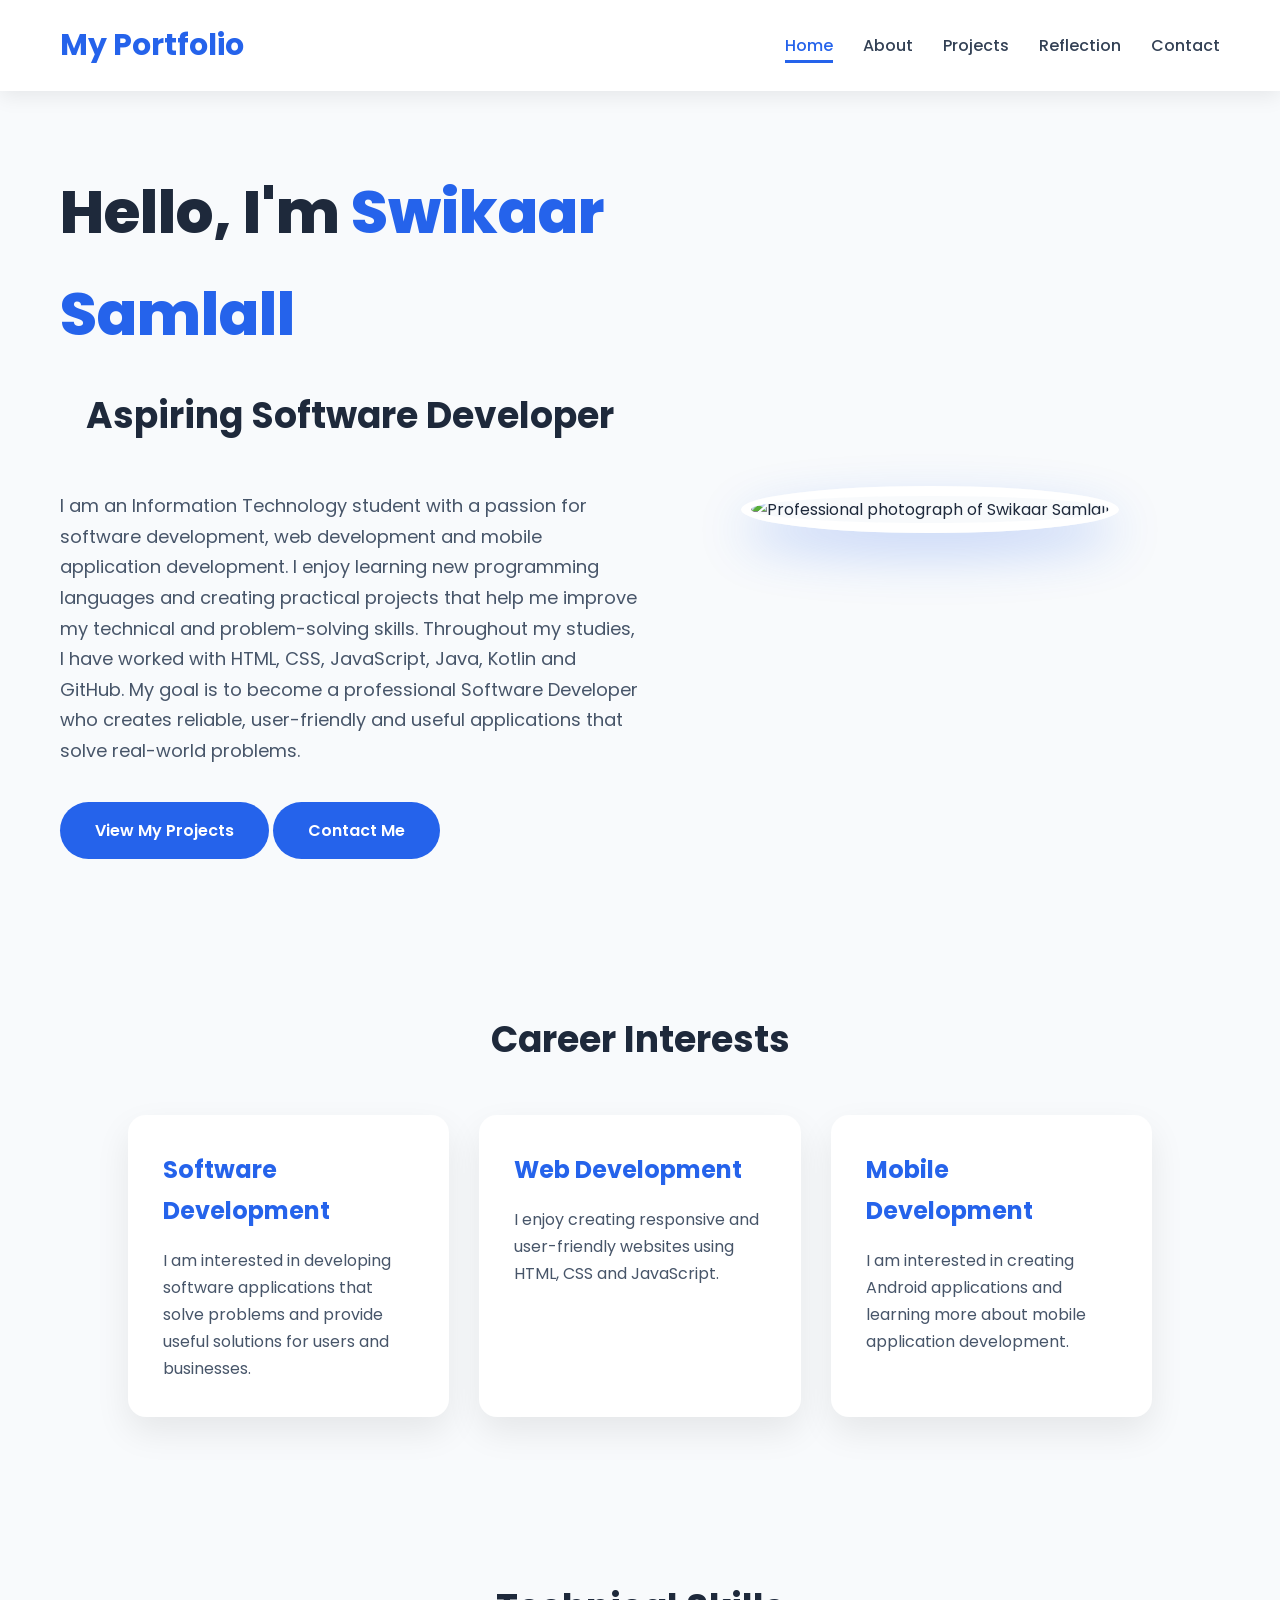
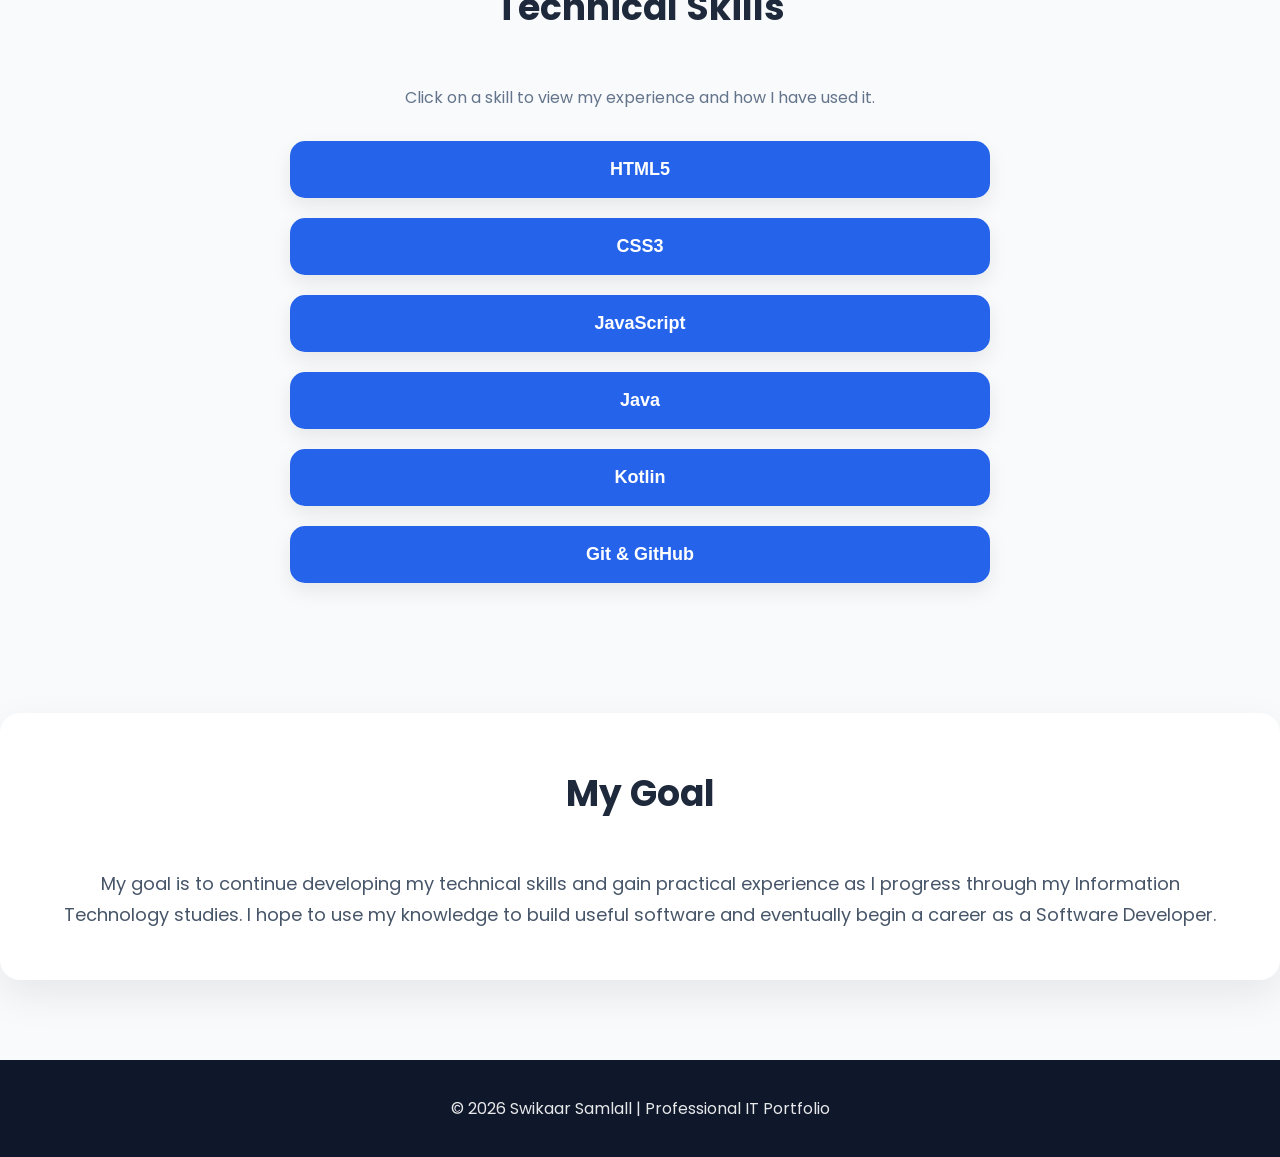
==== index.html @ b85e53d7 "initial commit" ====
<!DOCTYPE html>
<html lang="en">

<head>

    <meta charset="UTF-8">

    <meta name="viewport" content="width=device-width, initial-scale=1.0">

    <title>Swikaar Samlall | IT Portfolio</title>

    <meta name="description"
        content="Professional portfolio of Swikaar Samlall, an Information Technology student and aspiring Software Developer.">

    <meta name="keywords"
        content="IT Student, Software Developer, Web Developer, Java, HTML, CSS, JavaScript, Kotlin, GitHub">

    <link rel="stylesheet" href="css/style.css">

</head>

<body>

    <!-- ==========================
         NAVIGATION
    =========================== -->

    <header>

        <nav>

            <h2 class="logo">My Portfolio</h2>

            <ul>

                <li>
                    <a href="index.html" class="active">Home</a>
                </li>

                <li>
                    <a href="about.html">About</a>
                </li>

                <li>
                    <a href="projects.html">Projects</a>
                </li>

                <li>
                    <a href="reflection.html">Reflection</a>
                </li>

                <li>
                    <a href="contact.html">Contact</a>
                </li>

            </ul>

        </nav>

    </header>


    <!-- ==========================
         HERO SECTION
    =========================== -->

    <section class="hero">

        <div class="hero-text">

            <h1>
                Hello, I'm
                <span>Swikaar Samlall</span>
            </h1>

            <h2>
                Aspiring Software Developer
            </h2>

            <p>

                I am an Information Technology student with a passion for
                software development, web development and mobile application
                development. I enjoy learning new programming languages and
                creating practical projects that help me improve my technical
                and problem-solving skills. Throughout my studies, I have
                worked with HTML, CSS, JavaScript, Java, Kotlin and GitHub.
                My goal is to become a professional Software Developer who
                creates reliable, user-friendly and useful applications that
                solve real-world problems.

            </p>

            <a href="projects.html" class="button">
                View My Projects
            </a>

            <a href="contact.html" class="button">
                Contact Me
            </a>

        </div>


        <div class="hero-image">

            <!-- Profile Image -->

            <img
                src="image/profile.jpg"
                alt="Professional photograph of Swikaar Samlall">

        </div>

    </section>


    <!-- ==========================
         CAREER INTERESTS
    =========================== -->

    <section class="career">

        <h2>Career Interests</h2>

        <div class="cards">

            <div class="card">

                <h3>Software Development</h3>

                <p>

                    I am interested in developing software applications
                    that solve problems and provide useful solutions for
                    users and businesses.

                </p>

            </div>


            <div class="card">

                <h3>Web Development</h3>

                <p>

                    I enjoy creating responsive and user-friendly websites
                    using HTML, CSS and JavaScript.

                </p>

            </div>


            <div class="card">

                <h3>Mobile Development</h3>

                <p>

                    I am interested in creating Android applications and
                    learning more about mobile application development.

                </p>

            </div>

        </div>

    </section>


    <!-- ==========================
         TECHNICAL SKILLS
    =========================== -->

    <section class="skills">

        <h2>Technical Skills</h2>

        <p class="skills-text">

            Click on a skill to view my experience and how I have used it.

        </p>


        <!-- HTML -->

        <div class="skill-box">

            <button class="skill-btn">

                HTML5

            </button>

            <div class="skill-content">

                <p>
                    <strong>Experience:</strong> 2 Years
                </p>

                <p>

                    I use HTML to create structured and responsive
                    websites. I have used HTML in academic projects
                    and personal website projects.

                </p>

            </div>

        </div>


        <!-- CSS -->

        <div class="skill-box">

            <button class="skill-btn">

                CSS3

            </button>

            <div class="skill-content">

                <p>
                    <strong>Experience:</strong> 2 Years
                </p>

                <p>

                    I use CSS to create responsive layouts, navigation
                    bars, cards, buttons, animations and professional
                    website designs.

                </p>

            </div>

        </div>


        <!-- JAVASCRIPT -->

        <div class="skill-box">

            <button class="skill-btn">

                JavaScript

            </button>

            <div class="skill-content">

                <p>
                    <strong>Experience:</strong> 1 Year
                </p>

                <p>

                    I use JavaScript to make websites interactive.
                    I have worked with buttons, forms, events and
                    dynamic website features.

                </p>

            </div>

        </div>


        <!-- JAVA -->

        <div class="skill-box">

            <button class="skill-btn">

                Java

            </button>

            <div class="skill-content">

                <p>
                    <strong>Experience:</strong> 2 Years
                </p>

                <p>

                    I have developed Java applications as part of my
                    studies. I have worked with object-oriented
                    programming, classes, objects, methods and
                    ArrayLists.

                </p>

            </div>

        </div>


        <!-- KOTLIN -->

        <div class="skill-box">

            <button class="skill-btn">

                Kotlin

            </button>

            <div class="skill-content">

                <p>
                    <strong>Experience:</strong> 1 Year
                </p>

                <p>

                    I use Kotlin to develop Android mobile applications.
                    I have worked with Android Studio, activities,
                    layouts and application navigation.

                </p>

            </div>

        </div>


        <!-- GITHUB -->

        <div class="skill-box">

            <button class="skill-btn">

                Git & GitHub

            </button>

            <div class="skill-content">

                <p>
                    <strong>Experience:</strong> 1 Year
                </p>

                <p>

                    I use Git and GitHub to store projects, manage
                    versions of my code and track changes while
                    developing applications.

                </p>

            </div>

        </div>

    </section>


    <!-- ==========================
         QUICK INTRODUCTION
    =========================== -->

    <section class="career-goals">

        <h2>My Goal</h2>

        <p>

            My goal is to continue developing my technical skills and
            gain practical experience as I progress through my
            Information Technology studies. I hope to use my knowledge
            to build useful software and eventually begin a career
            as a Software Developer.

        </p>

    </section>


    <!-- ==========================
         FOOTER
    =========================== -->

    <footer>

        <p>

            © 2026 Swikaar Samlall | Professional IT Portfolio

        </p>

    </footer>


    <!-- JavaScript -->

    <script src="js/script.js"></script>

</body>

</html>
---- css/style.css ----
/* ============================================
   PROFESSIONAL PORTFOLIO
   Author: Swikaar Samlall
============================================= */

/* Google Font */
@import url('https://fonts.googleapis.com/css2?family=Poppins:wght@300;400;500;600;700;800&display=swap');

/* Reset */

*{
    margin:0;
    padding:0;
    box-sizing:border-box;
}

html{
    scroll-behavior:smooth;
}

body{

    font-family:'Poppins',sans-serif;

    background:#f8fafc;

    color:#1e293b;

    line-height:1.7;

}

/* =============================
        Navigation
============================= */

header{

    position:sticky;

    top:0;

    z-index:1000;

    background:white;

    box-shadow:0 5px 20px rgba(0,0,0,.08);

}

nav{

    max-width:1200px;

    margin:auto;

    display:flex;

    justify-content:space-between;

    align-items:center;

    padding:20px;

}

.logo{

    font-size:30px;

    font-weight:700;

    color:#2563eb;

}

nav ul{

    display:flex;

    list-style:none;

}

nav ul li{

    margin-left:30px;

}

nav ul li a{

    text-decoration:none;

    color:#334155;

    font-weight:500;

    transition:.3s;

    position:relative;

}

nav ul li a:hover{

    color:#2563eb;

}

nav ul li a::after{

    content:'';

    width:0;

    height:3px;

    background:#2563eb;

    position:absolute;

    left:0;

    bottom:-6px;

    transition:.3s;

}

nav ul li a:hover::after{

    width:100%;

}

.active{

    color:#2563eb;

}

.active::after{

    width:100%;

}

/* =============================
        HERO
============================= */

.hero{

    min-height:90vh;

    display:flex;

    justify-content:space-between;

    align-items:center;

    max-width:1200px;

    margin:auto;

    padding:70px 20px;

}

.hero-text{

    flex:1;

}

.hero-text h1{

    font-size:60px;

    font-weight:800;

    color:#1e293b;

    margin-bottom:20px;

}

.hero-text span{

    color:#2563eb;

}

.hero-text p{

    font-size:18px;

    color:#475569;

    margin-bottom:35px;

}

.hero-image{

    flex:1;

    text-align:center;

}

.hero-image img{

    width:380px;

    height:380px;

    object-fit:cover;

    border-radius:50%;

    border:10px solid white;

    box-shadow:0 20px 50px rgba(37,99,235,.25);

}

/* =============================
        Buttons
============================= */

.button{

    display:inline-block;

    padding:15px 35px;

    border-radius:50px;

    text-decoration:none;

    background:#2563eb;

    color:white;

    font-weight:600;

    transition:.3s;

}

.button:hover{

    background:#1d4ed8;

    transform:translateY(-4px);

    box-shadow:0 12px 25px rgba(37,99,235,.35);

}

/* =============================
      Page Headers
============================= */

.page-header{

    background:linear-gradient(135deg,#2563eb,#38bdf8);

    color:white;

    text-align:center;

    padding:80px 20px;

}

.page-header h1{

    font-size:48px;

    margin-bottom:10px;

}

.page-header p{

    font-size:18px;

}

/* =============================
        Sections
============================= */

section{

    padding:80px 10%;

}

section h2{

    text-align:center;

    margin-bottom:45px;

    color:#1e293b;

    font-size:36px;

}

/* =============================
       Cards
============================= */

.cards{

    display:grid;

    grid-template-columns:repeat(auto-fit,minmax(280px,1fr));

    gap:30px;

}

.card{

    background:white;

    padding:35px;

    border-radius:18px;

    box-shadow:0 15px 35px rgba(0,0,0,.08);

    transition:.4s;

}

.card:hover{

    transform:translateY(-10px);

    box-shadow:0 25px 50px rgba(0,0,0,.15);

}

.card h3{

    color:#2563eb;

    margin-bottom:15px;

    font-size:24px;

}

.card p{

    color:#475569;

}

/* =============================
       Skills
============================= */

.skills ul{

    display:flex;

    justify-content:center;

    flex-wrap:wrap;

    gap:20px;

    list-style:none;

}

.skills li{

    background:white;

    color:#2563eb;

    padding:15px 25px;

    border-radius:40px;

    font-weight:600;

    box-shadow:0 10px 25px rgba(0,0,0,.08);

    transition:.3s;

}

.skills li:hover{

    background:#2563eb;

    color:white;

    transform:translateY(-5px);

}
/* ============================================
   ABOUT PAGE
============================================= */

.about-container{

    max-width:1200px;

    margin:auto;

    display:grid;

    grid-template-columns:1fr 2fr;

    gap:60px;

    align-items:center;

}

.about-image{

    text-align:center;

}

.about-image img{

    width:100%;

    max-width:340px;

    border-radius:20px;

    box-shadow:0 20px 40px rgba(0,0,0,.15);

    transition:.4s;

}

.about-image img:hover{

    transform:scale(1.03);

}

.about-text h2{

    font-size:36px;

    margin-bottom:20px;

    color:#2563eb;

}

.about-text p{

    margin-bottom:20px;

    color:#475569;

    text-align:justify;

}

/* ============================================
   CAREER GOALS
============================================= */

.career-goals{

    background:white;

    border-radius:20px;

    padding:50px;

    margin-top:30px;

    box-shadow:0 15px 40px rgba(0,0,0,.08);

}

.career-goals p{

    text-align:center;

    color:#475569;

    font-size:18px;

}

/* ============================================
   EDUCATION
============================================= */

.education{

    background:white;

    border-radius:20px;

    padding:50px;

    box-shadow:0 15px 40px rgba(0,0,0,.08);

}

.education p{

    text-align:center;

    color:#475569;

}

/* ============================================
   INTERESTS
============================================= */

.interests ul{

    display:grid;

    grid-template-columns:repeat(auto-fit,minmax(250px,1fr));

    gap:20px;

    list-style:none;

}

.interests li{

    background:white;

    padding:20px;

    text-align:center;

    border-radius:15px;

    font-weight:600;

    color:#2563eb;

    box-shadow:0 10px 30px rgba(0,0,0,.08);

    transition:.3s;

}

.interests li:hover{

    background:#2563eb;

    color:white;

    transform:translateY(-8px);

}

/* ============================================
   PROJECTS
============================================= */

.projects{

    display:grid;

    grid-template-columns:repeat(auto-fit,minmax(340px,1fr));

    gap:35px;

}

.project-card{

    background:white;

    border-radius:20px;

    overflow:hidden;

    box-shadow:0 20px 45px rgba(0,0,0,.08);

    transition:.4s;

}

.project-card:hover{

    transform:translateY(-12px);

    box-shadow:0 25px 55px rgba(0,0,0,.18);

}

.project-card img{

    width:100%;

    height:220px;

    object-fit:cover;

    transition:.4s;

}

.project-card:hover img{

    transform:scale(1.05);

}

.project-card h2{

    font-size:28px;

    padding:25px 25px 10px;

    color:#1e293b;

}

.project-card h3{

    color:#2563eb;

    padding:0 25px;

    margin-top:20px;

}

.project-card p{

    padding:0 25px;

    color:#475569;

}

.project-card ul{

    padding:15px 45px;

    color:#475569;

}

.project-card .button{

    margin:25px;

}

/* ============================================
   REFLECTION
============================================= */

.reflection{

    background:white;

    padding:60px;

    border-radius:20px;

    box-shadow:0 20px 45px rgba(0,0,0,.08);

}

.reflection h2{

    margin-bottom:30px;

}

.reflection p{

    margin-bottom:25px;

    text-align:justify;

    color:#475569;

}

/* ============================================
   SIMPLE FADE ANIMATION
============================================= */

.card,
.project-card,
.about-image img{

    animation:fadeUp .8s ease;

}

@keyframes fadeUp{

    from{

        opacity:0;

        transform:translateY(30px);

    }

    to{

        opacity:1;

        transform:translateY(0);

    }

}

/* ============================================
   CONTACT PAGE
============================================= */

.contact-container{

    max-width:1200px;

    margin:auto;

    display:grid;

    grid-template-columns:1fr 1.5fr;

    gap:40px;

    align-items:start;

}

.contact-info{

    background:white;

    padding:40px;

    border-radius:20px;

    box-shadow:0 15px 35px rgba(0,0,0,.08);

}

.contact-info h2{

    margin-bottom:25px;

    color:#2563eb;

}

.contact-info p{

    margin-bottom:20px;

    color:#475569;

}

.contact-info a{

    color:#2563eb;

    text-decoration:none;

    font-weight:600;

}

.contact-info a:hover{

    text-decoration:underline;

}

.contact-form{

    background:white;

    padding:40px;

    border-radius:20px;

    box-shadow:0 15px 35px rgba(0,0,0,.08);

}

.contact-form h2{

    margin-bottom:25px;

    color:#2563eb;

}

.contact-form label{

    display:block;

    margin-top:18px;

    margin-bottom:8px;

    font-weight:600;

}

.contact-form input,
.contact-form textarea{

    width:100%;

    padding:15px;

    border:1px solid #dbe4ee;

    border-radius:12px;

    outline:none;

    font-size:16px;

    transition:.3s;

    font-family:'Poppins',sans-serif;

}

.contact-form input:focus,
.contact-form textarea:focus{

    border-color:#2563eb;

    box-shadow:0 0 12px rgba(37,99,235,.20);

}

.contact-form textarea{

    resize:vertical;

}

.contact-form button{

    margin-top:25px;

    border:none;

    cursor:pointer;

}

/* ============================================
   FOOTER
============================================= */

footer{

    background:#0f172a;

    color:white;

    text-align:center;

    padding:35px 20px;

    margin-top:80px;

}

footer p{

    opacity:.9;

}

/* ============================================
   RESPONSIVE DESIGN
============================================= */

@media(max-width:992px){

    .hero{

        flex-direction:column-reverse;

        text-align:center;

    }

    .hero-text{

        margin-top:40px;

    }

    .hero-text h1{

        font-size:48px;

    }

    .about-container{

        grid-template-columns:1fr;

        text-align:center;

    }

    .about-text h2{

        text-align:center;

    }

    .contact-container{

        grid-template-columns:1fr;

    }

}

@media(max-width:768px){

    nav{

        flex-direction:column;

    }

    nav ul{

        margin-top:20px;

        flex-wrap:wrap;

        justify-content:center;

        gap:15px;

    }

    nav ul li{

        margin:0;

    }

    .hero{

        padding:50px 20px;

    }

    .hero-text h1{

        font-size:38px;

    }

    .hero-image img{

        width:260px;

        height:260px;

    }

    .page-header h1{

        font-size:36px;

    }

    section{

        padding:60px 25px;

    }

}

@media(max-width:480px){

    .hero-text h1{

        font-size:30px;

    }

    .hero-text p{

        font-size:16px;

    }

    .button{

        display:block;

        width:100%;

        text-align:center;

    }

    .page-header{

        padding:60px 20px;

    }

    .page-header h1{

        font-size:30px;

    }

}

/* ==========================
   COLLAPSIBLE SKILLS
========================== */

.skills-text{

    text-align:center;

    margin-bottom:30px;

    color:#64748b;

}

.skill-box{

    max-width:700px;

    margin:20px auto;

    background:white;

    border-radius:15px;

    overflow:hidden;

    box-shadow:0 8px 20px rgba(0,0,0,.08);

}

.skill-btn{

    width:100%;

    padding:18px;

    background:#2563eb;

    color:white;

    border:none;

    cursor:pointer;

    text-align:center;

    font-size:18px;

    font-weight:600;

    transition:.3s;

}

.skill-btn:hover{

    background:#1d4ed8;

}

.skill-content{

    display:none;

    padding:20px;

    background:#f8fafc;

    animation:fadeUp .4s ease;

}

.skill-content p{

    margin-bottom:10px;

}
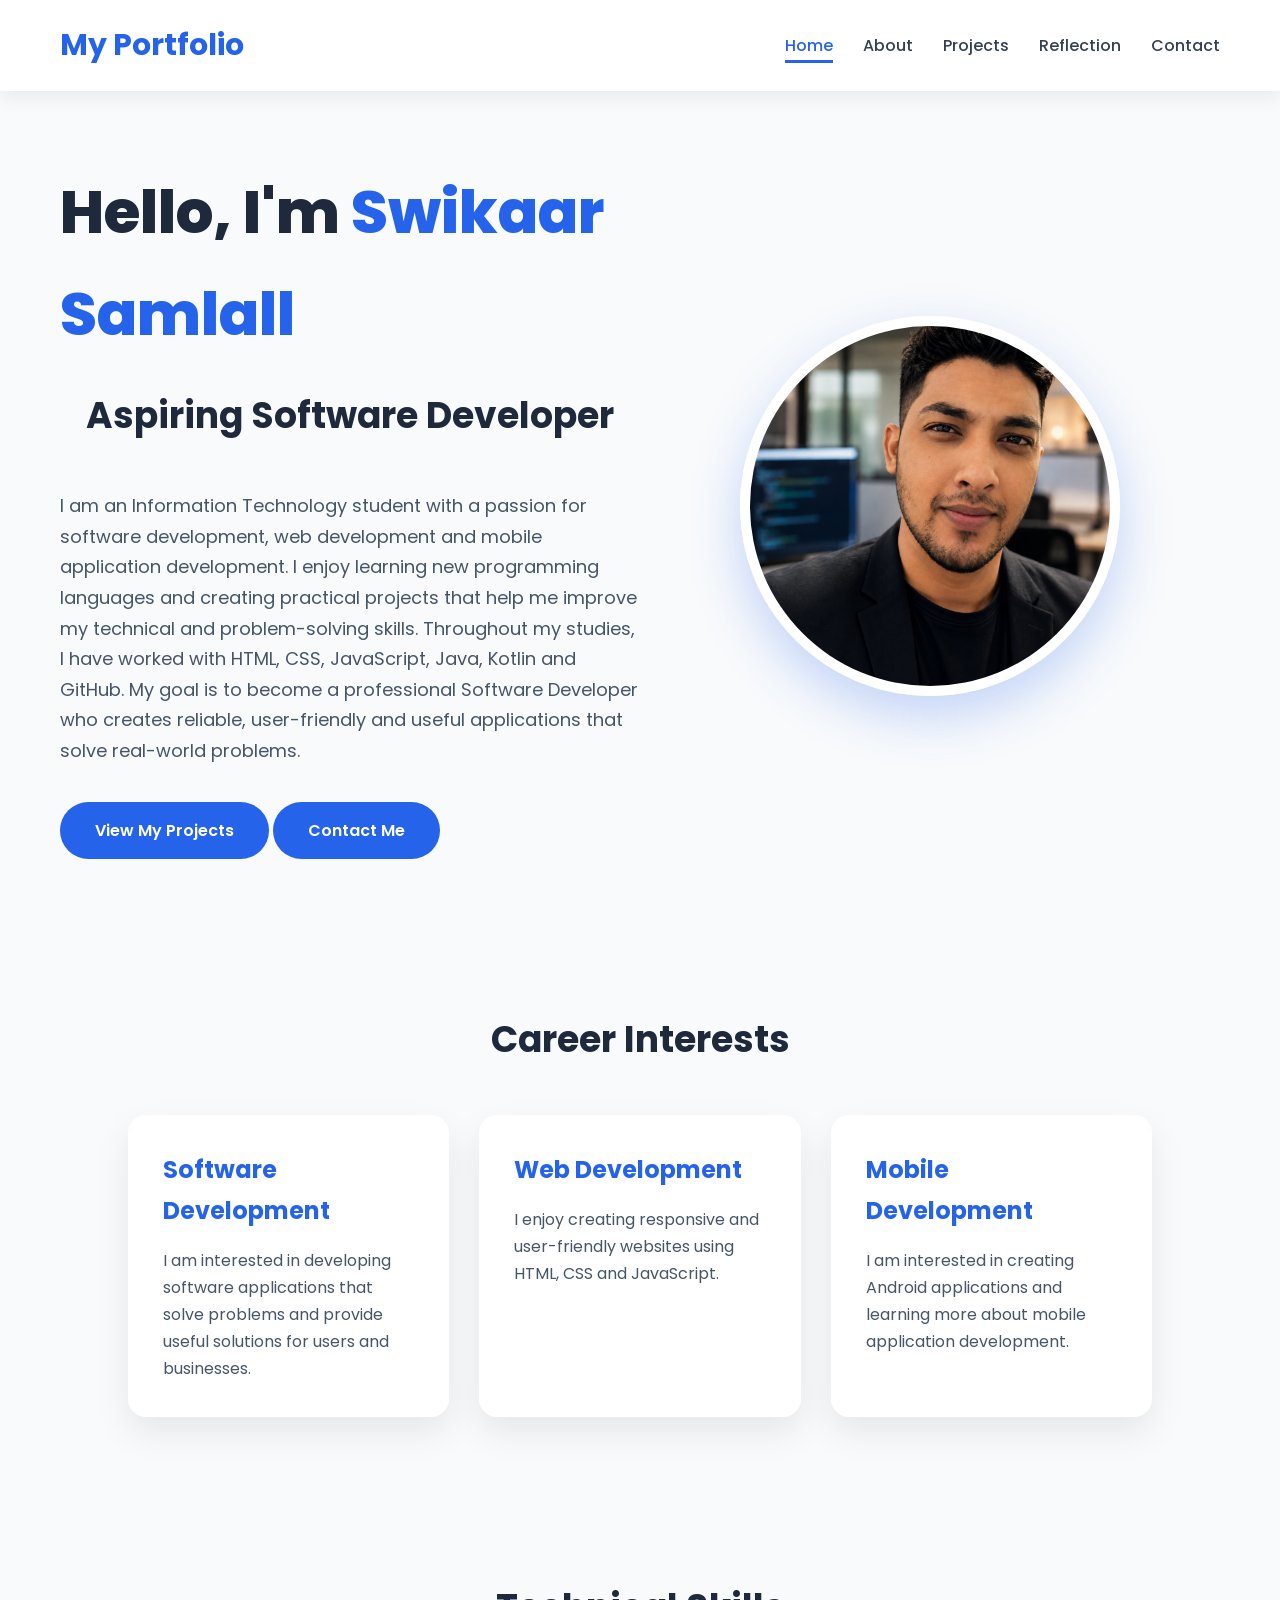
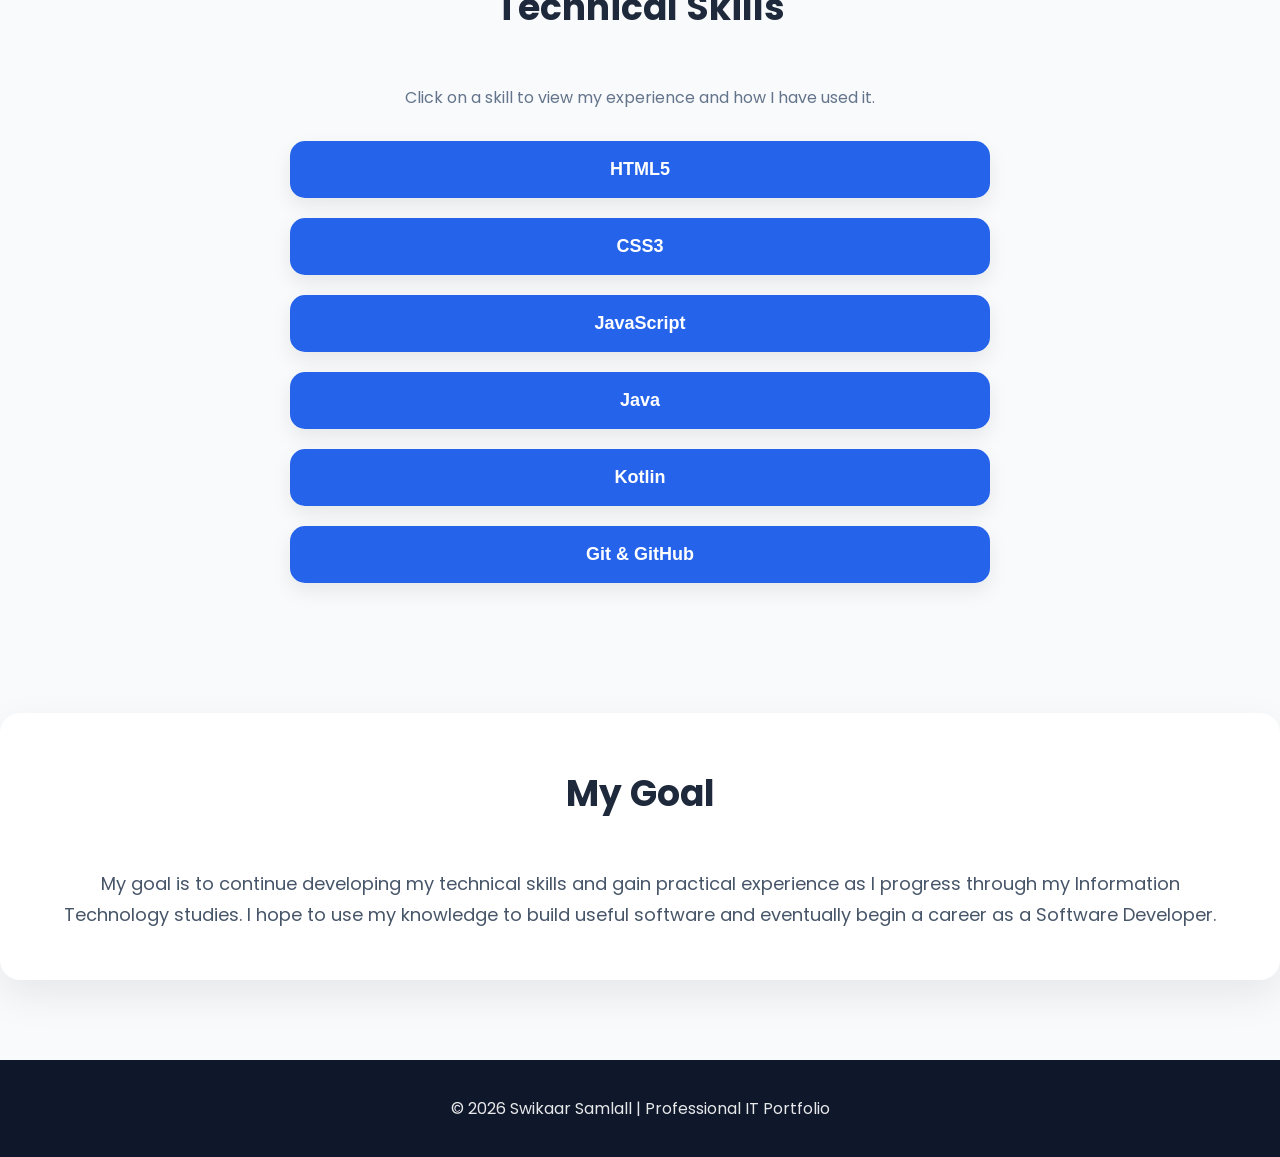
==== commit 1ae548b0: "adde image and updating the code" ====
--- a/index.html
+++ b/index.html
@@ -107,7 +107,7 @@
             <!-- Profile Image -->
 
             <img
-                src="image/profile.jpg"
+                src="_image/profile.png"
                 alt="Professional photograph of Swikaar Samlall">
 
         </div>
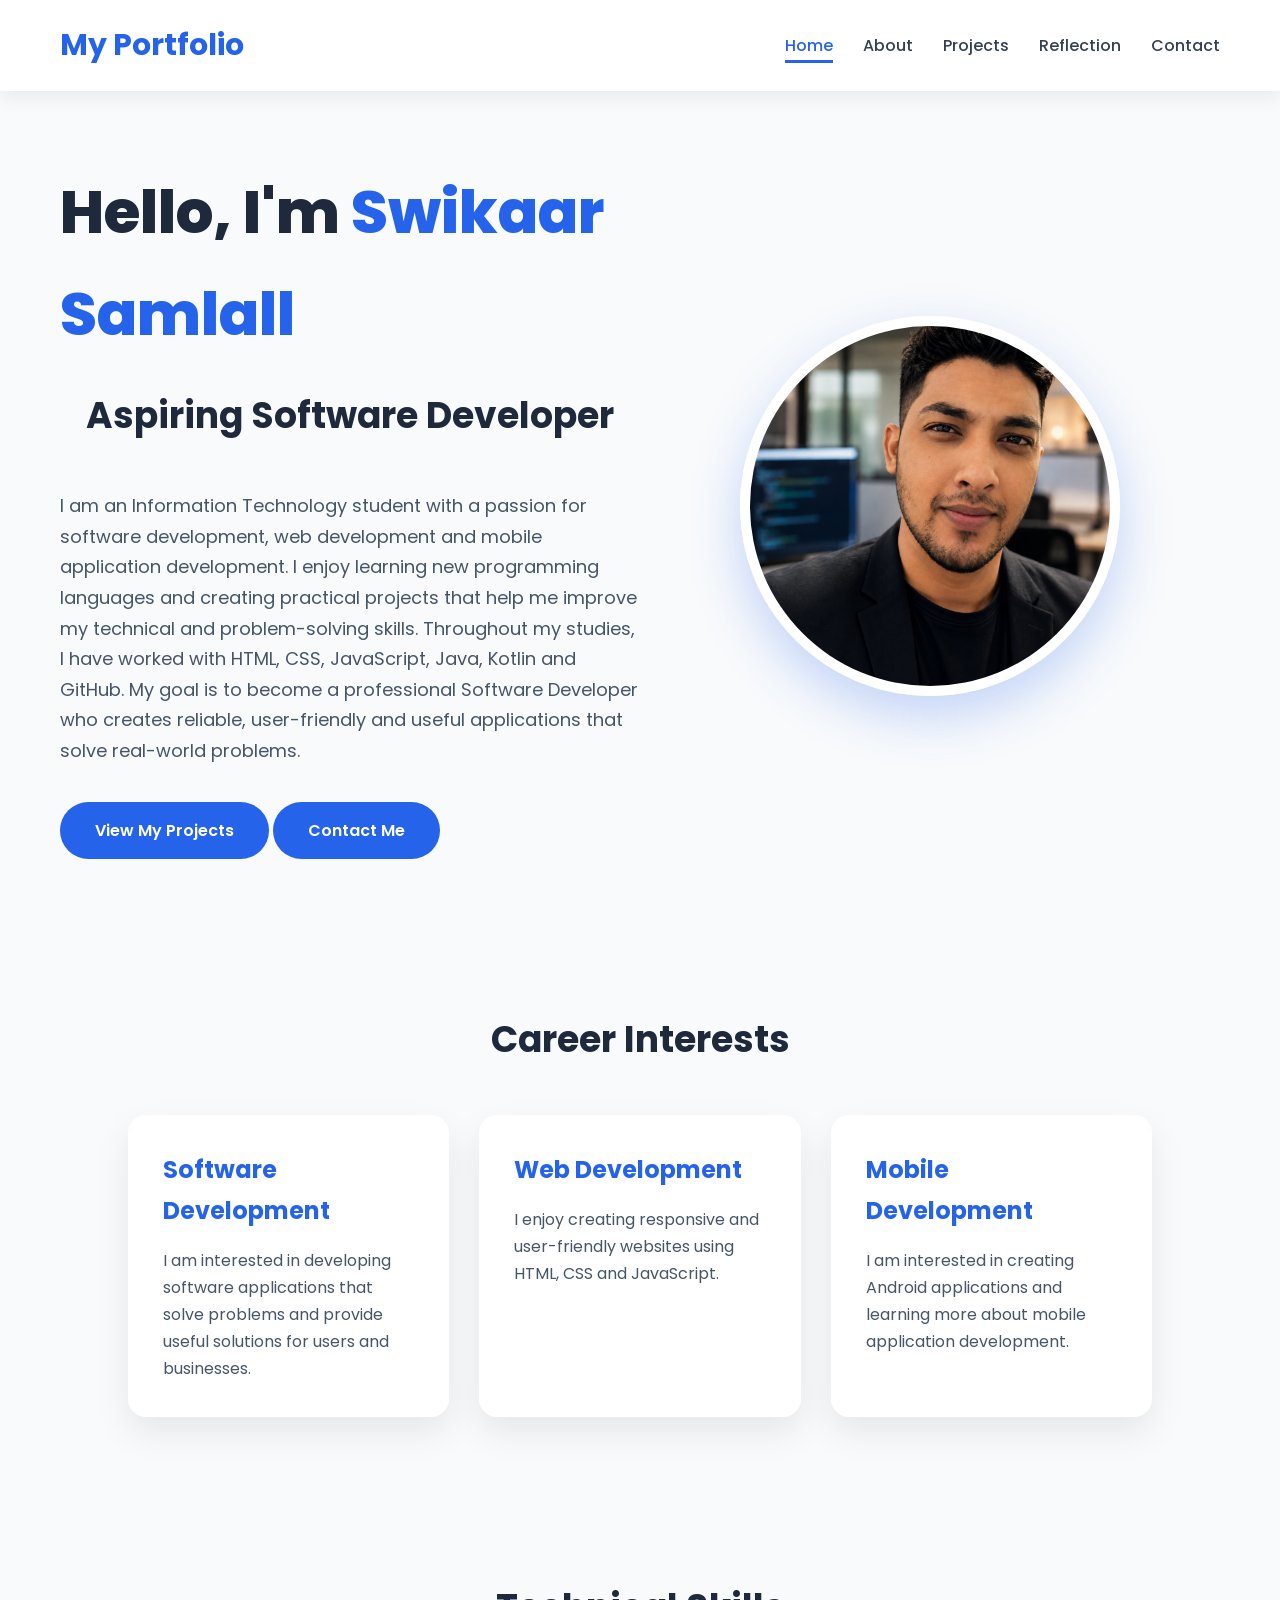
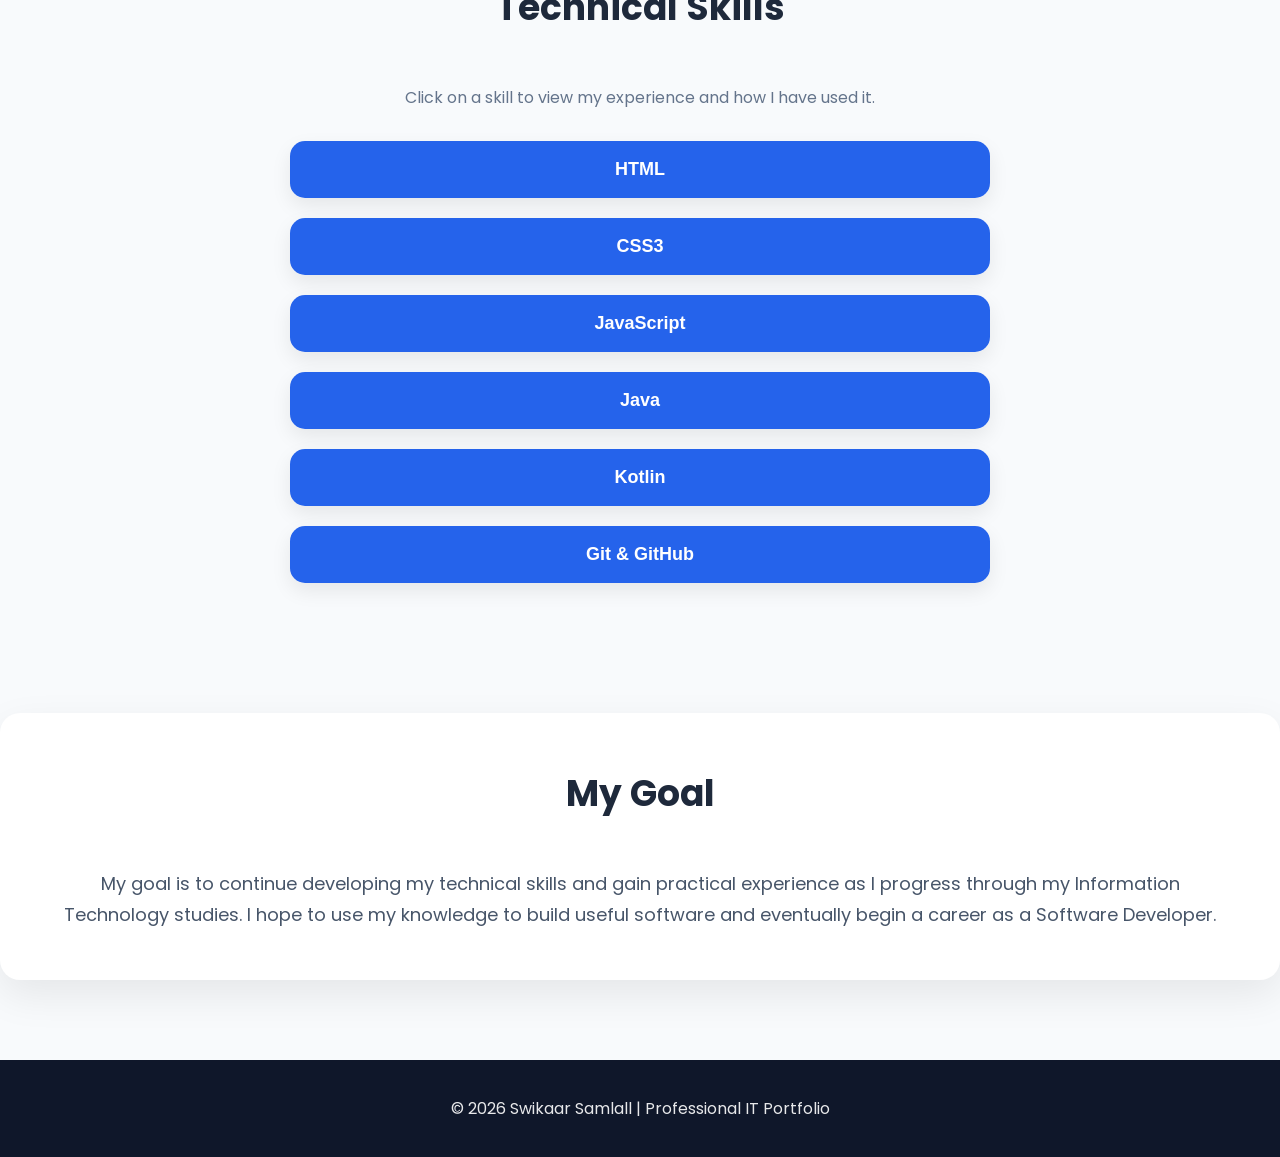
==== commit a199aacc: "added the links to the website and images" ====
--- a/index.html
+++ b/index.html
@@ -193,14 +193,14 @@
 
             <button class="skill-btn">
 
-                HTML5
-
-            </button>
-
-            <div class="skill-content">
-
-                <p>
-                    <strong>Experience:</strong> 2 Years
+                HTML
+
+            </button>
+
+            <div class="skill-content">
+
+                <p>
+                    <strong>Experience:</strong> 1.5 Years
                 </p>
 
                 <p>
@@ -229,7 +229,7 @@
             <div class="skill-content">
 
                 <p>
-                    <strong>Experience:</strong> 2 Years
+                    <strong>Experience:</strong> 1.5 Years
                 </p>
 
                 <p>
@@ -258,7 +258,7 @@
             <div class="skill-content">
 
                 <p>
-                    <strong>Experience:</strong> 1 Year
+                    <strong>Experience:</strong> 1.5 Years
                 </p>
 
                 <p>
@@ -287,7 +287,7 @@
             <div class="skill-content">
 
                 <p>
-                    <strong>Experience:</strong> 2 Years
+                    <strong>Experience:</strong> 1 Year
                 </p>
 
                 <p>
@@ -346,7 +346,7 @@
             <div class="skill-content">
 
                 <p>
-                    <strong>Experience:</strong> 1 Year
+                    <strong>Experience:</strong> 1.5 Years
                 </p>
 
                 <p>
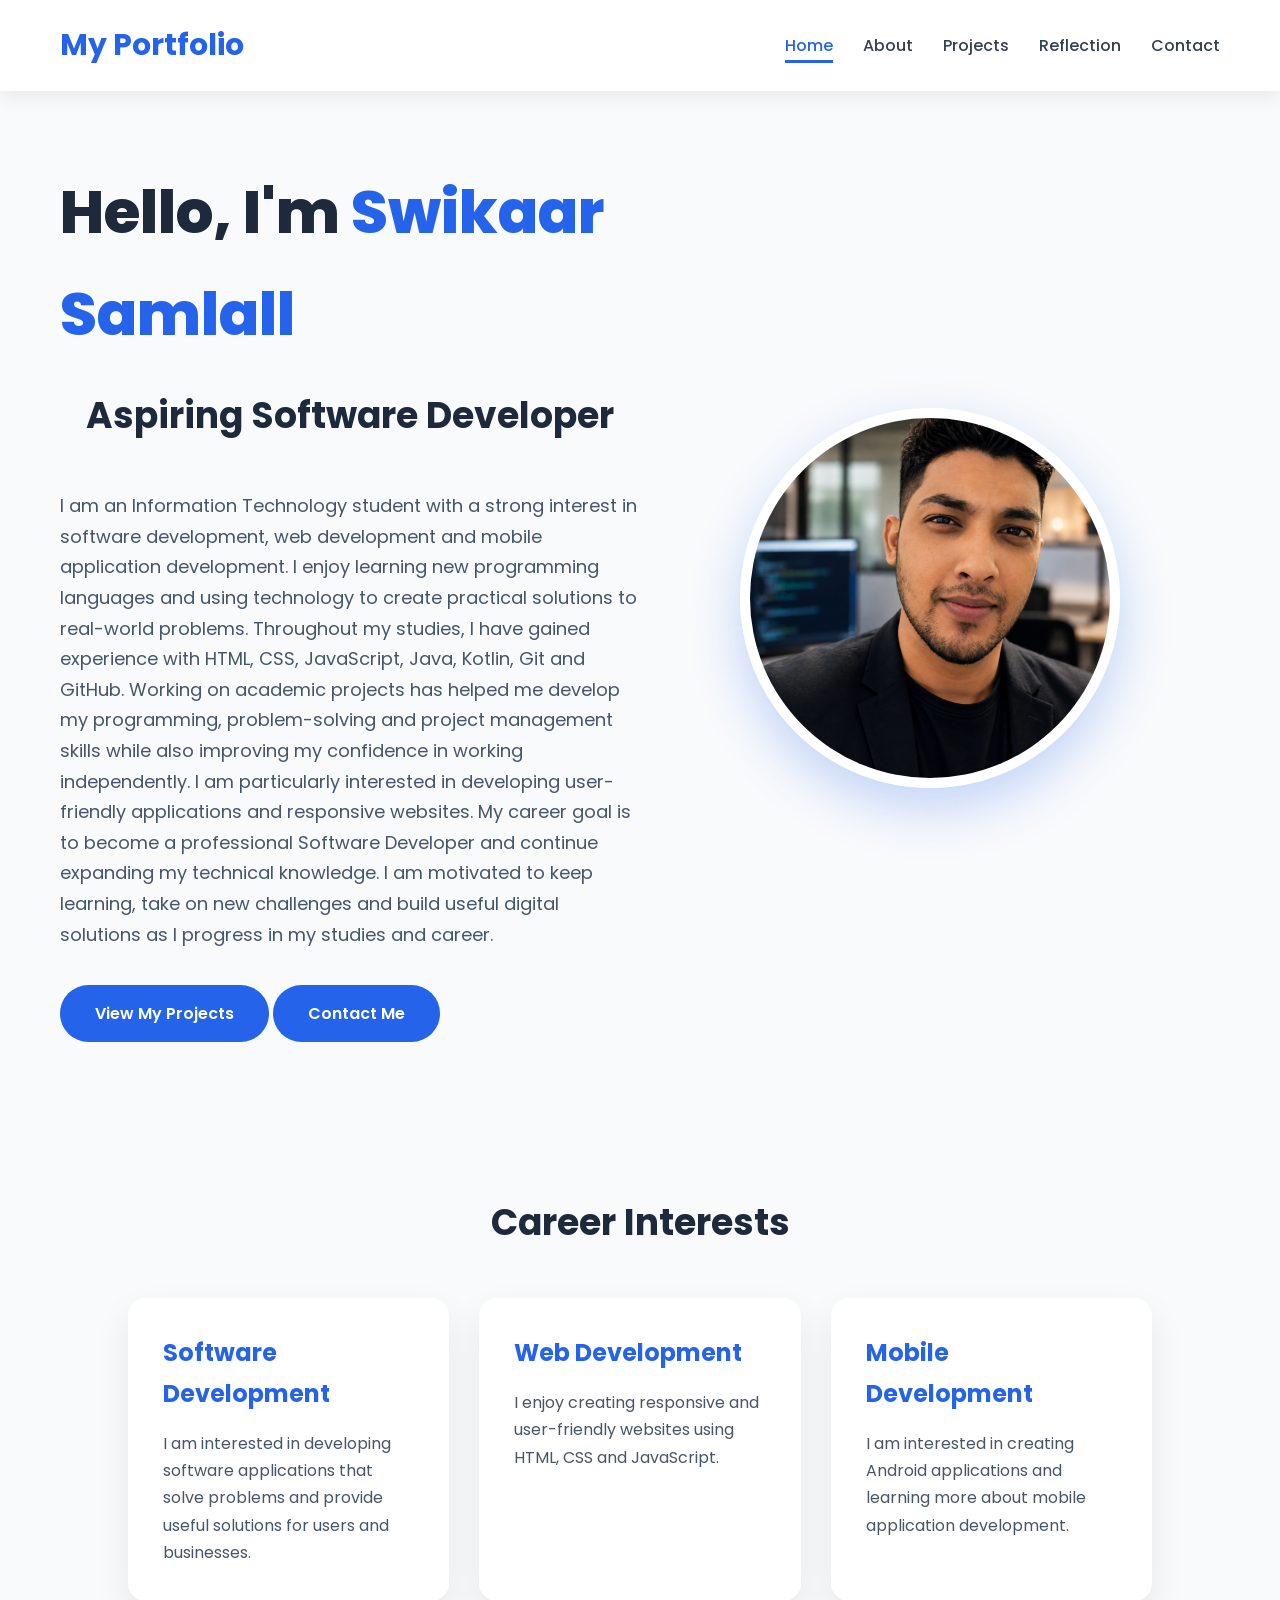
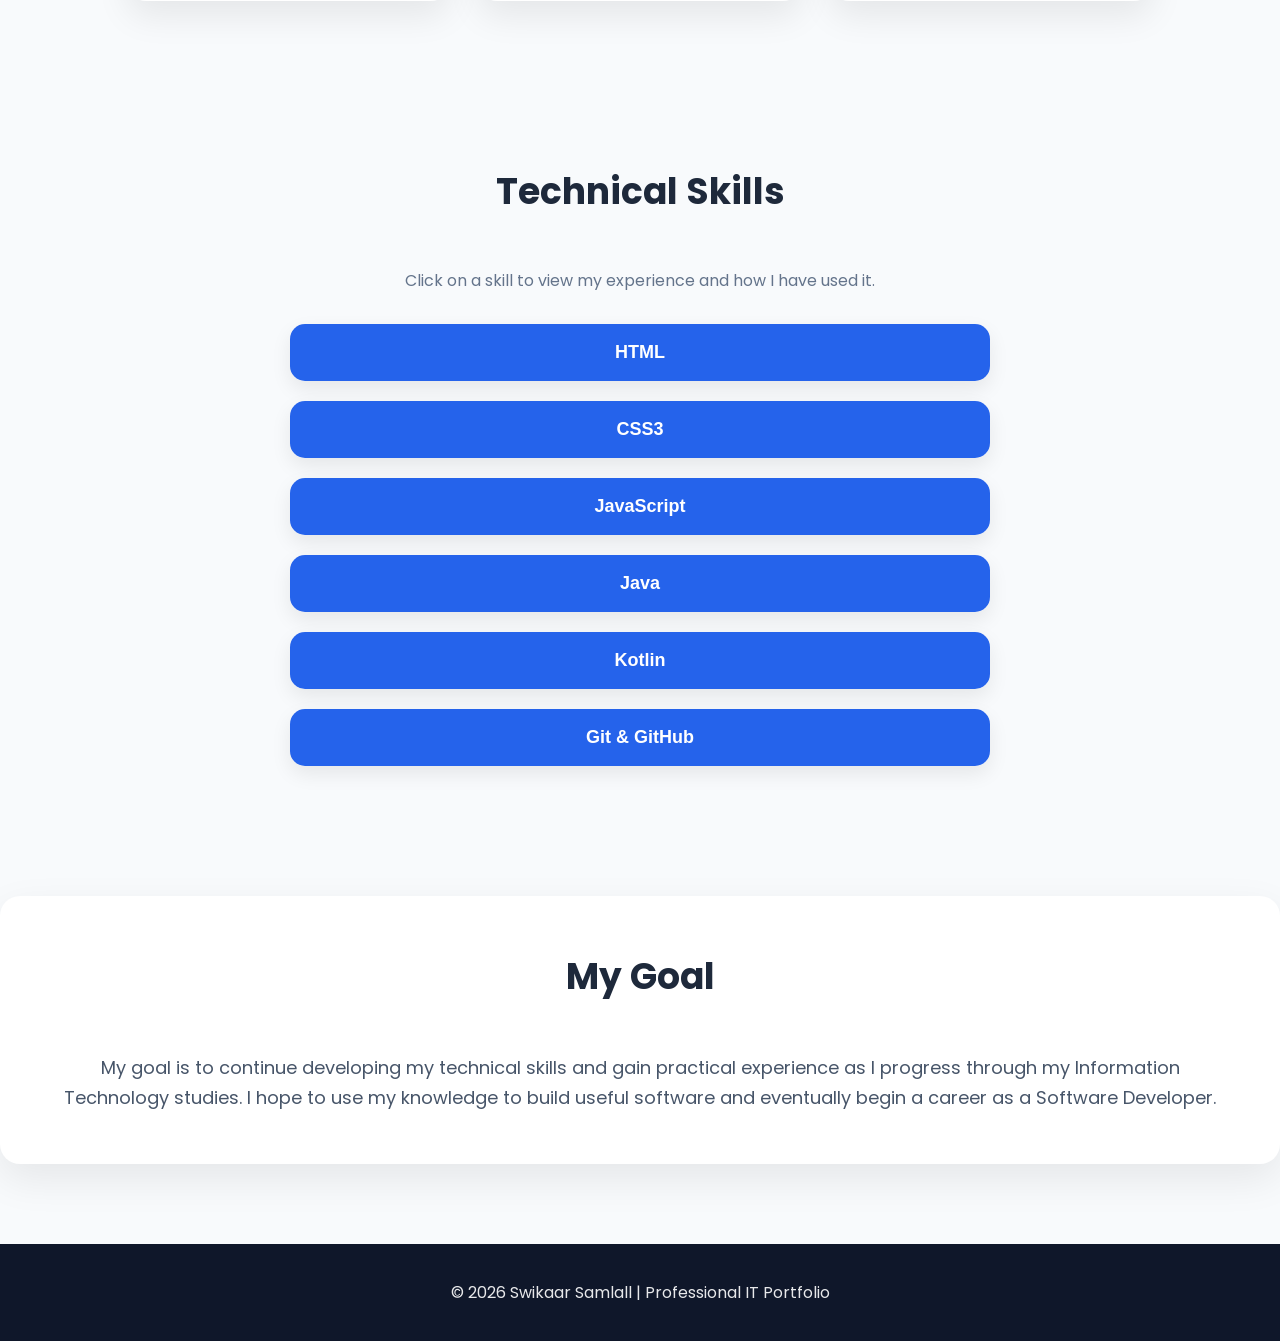
==== commit de2069cd: "code attributes and comments to the whole code" ====
--- a/index.html
+++ b/index.html
@@ -1,54 +1,86 @@
+<!-- Code Attribution: -->
+<!-- Title: HTML Document Structure -->
+<!-- Author: W3Schools -->
+<!-- Date: 13 September 2026 -->
+<!-- Version: 1 -->
+<!-- Availability: https://www.w3schools.com/html/html_intro.asp -->
+
 <!DOCTYPE html>
 <html lang="en">
 
 <head>
 
+    <!-- setting up character encoding for special characters -->
     <meta charset="UTF-8">
 
+    <!-- makes the site scale properly on mobile screens -->
     <meta name="viewport" content="width=device-width, initial-scale=1.0">
 
+    <!-- title shown in the browser tab -->
     <title>Swikaar Samlall | IT Portfolio</title>
 
+    <!-- short summary for search engine results -->
     <meta name="description"
         content="Professional portfolio of Swikaar Samlall, an Information Technology student and aspiring Software Developer.">
 
+    <!-- keywords to help search engines index the page -->
     <meta name="keywords"
         content="IT Student, Software Developer, Web Developer, Java, HTML, CSS, JavaScript, Kotlin, GitHub">
 
+    <!-- Code Attribution: -->
+    <!-- Title: HTML External Stylesheets -->
+    <!-- Author: W3Schools -->
+    <!-- Date: 13 September 2026 -->
+    <!-- Version: 1 -->
+    <!-- Availability: https://www.w3schools.com/html/html_css.asp -->
+
+    <!-- link to external css file -->
     <link rel="stylesheet" href="css/style.css">
 
 </head>
 
 <body>
 
-    <!-- ==========================
-         NAVIGATION
-    =========================== -->
-
+    <!-- Code Attribution: -->
+    <!-- Title: HTML Navigation Bar -->
+    <!-- Author: W3Schools -->
+    <!-- Date: 13 September 2026 -->
+    <!-- Version: 1 -->
+    <!-- Availability: https://www.w3schools.com/howto/howto_css_topnav.asp -->
+
+    <!-- header section holding main navigation -->
     <header>
 
+        <!-- navigation menu container -->
         <nav>
 
+            <!-- main heading / site logo link -->
             <h2 class="logo">My Portfolio</h2>
 
+            <!-- unordered list of page links -->
             <ul>
 
+                <!-- active link pointing to homepage -->
                 <li>
                     <a href="index.html" class="active">Home</a>
                 </li>
 
+                <!-- link to about page -->
                 <li>
                     <a href="about.html">About</a>
                 </li>
 
+                <!-- link to projects showcase -->
                 <li>
                     <a href="projects.html">Projects</a>
                 </li>
 
+                <!-- link to reflection page -->
                 <li>
                     <a href="reflection.html">Reflection</a>
                 </li>
 
+                <!-- link to contact form page -->
                 <li>
                     <a href="contact.html">Contact</a>
                 </li>
@@ -60,41 +92,52 @@
     </header>
 
 
-    <!-- ==========================
-         HERO SECTION
-    =========================== -->
-
+    <!-- Code Attribution: -->
+    <!-- Title: How To Create a Hero Image / Section -->
+    <!-- Author: W3Schools -->
+    <!-- Date: 13 September 2026 -->
+    <!-- Version: 1 -->
+    <!-- Availability: https://www.w3schools.com/howto/howto_css_hero_image.asp -->
+
+    <!-- main hero banner introducing the site owner -->
     <section class="hero">
 
+        <!-- container for text intro -->
         <div class="hero-text">
 
+            <!-- main introduction greeting -->
             <h1>
                 Hello, I'm
                 <span>Swikaar Samlall</span>
             </h1>
 
+            <!-- secondary title header -->
             <h2>
                 Aspiring Software Developer
             </h2>
 
+            <!-- introduction paragraph about background and skills -->
             <p>
 
-                I am an Information Technology student with a passion for
-                software development, web development and mobile application
-                development. I enjoy learning new programming languages and
-                creating practical projects that help me improve my technical
-                and problem-solving skills. Throughout my studies, I have
-                worked with HTML, CSS, JavaScript, Java, Kotlin and GitHub.
-                My goal is to become a professional Software Developer who
-                creates reliable, user-friendly and useful applications that
-                solve real-world problems.
+           I am an Information Technology student with a strong interest in software development,
+           web development and mobile application development. I enjoy learning new programming languages and 
+           using technology to create practical solutions to real-world problems. Throughout my studies, I have 
+           gained experience with HTML, CSS, JavaScript, Java, Kotlin, Git and GitHub. Working on academic 
+           projects has helped me develop my programming, problem-solving and project management skills 
+           while also improving my confidence in working independently. I am particularly interested in 
+           developing user-friendly applications and responsive websites. My career goal is to become a 
+           professional Software Developer and continue expanding my technical knowledge. I am motivated
+            to keep learning, take on new challenges and build useful digital solutions as I progress in my studies
+             and career.
 
             </p>
 
+            <!-- action link button to projects page -->
             <a href="projects.html" class="button">
                 View My Projects
             </a>
 
+            <!-- action link button to contact page -->
             <a href="contact.html" class="button">
                 Contact Me
             </a>
@@ -102,10 +145,10 @@
         </div>
 
 
+        <!-- container for portfolio profile picture -->
         <div class="hero-image">
 
-            <!-- Profile Image -->
-
+            <!-- profile headshot image -->
             <img
                 src="_image/profile.png"
                 alt="Professional photograph of Swikaar Samlall">
@@ -115,20 +158,29 @@
     </section>
 
 
-    <!-- ==========================
-         CAREER INTERESTS
-    =========================== -->
-
+    <!-- Code Attribution: -->
+    <!-- Title: How To Create a Card Layout -->
+    <!-- Author: W3Schools -->
+    <!-- Date: 13 September 2026 -->
+    <!-- Version: 1 -->
+    <!-- Availability: https://www.w3schools.com/howto/howto_css_cards.asp -->
+
+    <!-- section presenting primary career interests -->
     <section class="career">
 
+        <!-- career section heading -->
         <h2>Career Interests</h2>
 
+        <!-- grid wrapper for interest cards -->
         <div class="cards">
 
+            <!-- first interest card -->
             <div class="card">
 
+                <!-- card topic heading -->
                 <h3>Software Development</h3>
 
+                <!-- card description text -->
                 <p>
 
                     I am interested in developing software applications
@@ -140,10 +192,13 @@
             </div>
 
 
+            <!-- second interest card -->
             <div class="card">
 
+                <!-- card topic heading -->
                 <h3>Web Development</h3>
 
+                <!-- card description text -->
                 <p>
 
                     I enjoy creating responsive and user-friendly websites
@@ -154,10 +209,13 @@
             </div>
 
 
+            <!-- third interest card -->
             <div class="card">
 
+                <!-- card topic heading -->
                 <h3>Mobile Development</h3>
 
+                <!-- card description text -->
                 <p>
 
                     I am interested in creating Android applications and
@@ -172,14 +230,20 @@
     </section>
 
 
-    <!-- ==========================
-         TECHNICAL SKILLS
-    =========================== -->
-
+    <!-- Code Attribution: -->
+    <!-- Title: How To Create Accordions / Collapsible Sections -->
+    <!-- Author: W3Schools -->
+    <!-- Date: 13 September 2026 -->
+    <!-- Version: 1 -->
+    <!-- Availability: https://www.w3schools.com/howto/howto_js_accordion.asp -->
+
+    <!-- section highlighting technical proficiency -->
     <section class="skills">
 
+        <!-- technical skills section heading -->
         <h2>Technical Skills</h2>
 
+        <!-- text prompt for user interaction -->
         <p class="skills-text">
 
             Click on a skill to view my experience and how I have used it.
@@ -187,22 +251,25 @@
         </p>
 
 
-        <!-- HTML -->
-
-        <div class="skill-box">
-
+        <!-- interactive html skill block -->
+        <div class="skill-box">
+
+            <!-- button to trigger html details display -->
             <button class="skill-btn">
 
                 HTML
 
             </button>
 
-            <div class="skill-content">
-
+            <!-- hidden content container for html skills -->
+            <div class="skill-content">
+
+                <!-- duration of experience -->
                 <p>
                     <strong>Experience:</strong> 1.5 Years
                 </p>
 
+                <!-- description of html usage -->
                 <p>
 
                     I use HTML to create structured and responsive
@@ -216,22 +283,25 @@
         </div>
 
 
-        <!-- CSS -->
-
-        <div class="skill-box">
-
+        <!-- interactive css skill block -->
+        <div class="skill-box">
+
+            <!-- button to trigger css details display -->
             <button class="skill-btn">
 
                 CSS3
 
             </button>
 
-            <div class="skill-content">
-
+            <!-- hidden content container for css skills -->
+            <div class="skill-content">
+
+                <!-- duration of experience -->
                 <p>
                     <strong>Experience:</strong> 1.5 Years
                 </p>
 
+                <!-- description of css usage -->
                 <p>
 
                     I use CSS to create responsive layouts, navigation
@@ -245,22 +315,25 @@
         </div>
 
 
-        <!-- JAVASCRIPT -->
-
-        <div class="skill-box">
-
+        <!-- interactive javascript skill block -->
+        <div class="skill-box">
+
+            <!-- button to trigger javascript details display -->
             <button class="skill-btn">
 
                 JavaScript
 
             </button>
 
-            <div class="skill-content">
-
+            <!-- hidden content container for javascript skills -->
+            <div class="skill-content">
+
+                <!-- duration of experience -->
                 <p>
                     <strong>Experience:</strong> 1.5 Years
                 </p>
 
+                <!-- description of javascript usage -->
                 <p>
 
                     I use JavaScript to make websites interactive.
@@ -274,22 +347,25 @@
         </div>
 
 
-        <!-- JAVA -->
-
-        <div class="skill-box">
-
+        <!-- interactive java skill block -->
+        <div class="skill-box">
+
+            <!-- button to trigger java details display -->
             <button class="skill-btn">
 
                 Java
 
             </button>
 
-            <div class="skill-content">
-
+            <!-- hidden content container for java skills -->
+            <div class="skill-content">
+
+                <!-- duration of experience -->
                 <p>
                     <strong>Experience:</strong> 1 Year
                 </p>
 
+                <!-- description of java usage -->
                 <p>
 
                     I have developed Java applications as part of my
@@ -304,22 +380,25 @@
         </div>
 
 
-        <!-- KOTLIN -->
-
-        <div class="skill-box">
-
+        <!-- interactive kotlin skill block -->
+        <div class="skill-box">
+
+            <!-- button to trigger kotlin details display -->
             <button class="skill-btn">
 
                 Kotlin
 
             </button>
 
-            <div class="skill-content">
-
+            <!-- hidden content container for kotlin skills -->
+            <div class="skill-content">
+
+                <!-- duration of experience -->
                 <p>
                     <strong>Experience:</strong> 1 Year
                 </p>
 
+                <!-- description of kotlin usage -->
                 <p>
 
                     I use Kotlin to develop Android mobile applications.
@@ -333,22 +412,25 @@
         </div>
 
 
-        <!-- GITHUB -->
-
-        <div class="skill-box">
-
+        <!-- interactive git skill block -->
+        <div class="skill-box">
+
+            <!-- button to trigger git/github details display -->
             <button class="skill-btn">
 
                 Git & GitHub
 
             </button>
 
-            <div class="skill-content">
-
+            <!-- hidden content container for git/github skills -->
+            <div class="skill-content">
+
+                <!-- duration of experience -->
                 <p>
                     <strong>Experience:</strong> 1.5 Years
                 </p>
 
+                <!-- description of git/github usage -->
                 <p>
 
                     I use Git and GitHub to store projects, manage
@@ -364,14 +446,13 @@
     </section>
 
 
-    <!-- ==========================
-         QUICK INTRODUCTION
-    =========================== -->
-
+    <!-- section outlining primary professional goals -->
     <section class="career-goals">
 
+        <!-- career goals section heading -->
         <h2>My Goal</h2>
 
+        <!-- summary of short and long term objectives -->
         <p>
 
             My goal is to continue developing my technical skills and
@@ -385,12 +466,17 @@
     </section>
 
 
-    <!-- ==========================
-         FOOTER
-    =========================== -->
-
+    <!-- Code Attribution: -->
+    <!-- Title: HTML Semantic Elements -->
+    <!-- Author: W3Schools -->
+    <!-- Date: 13 September 2026 -->
+    <!-- Version: 1 -->
+    <!-- Availability: https://www.w3schools.com/html/html5_semantic_elements.asp -->
+
+    <!-- footer element for page footer -->
     <footer>
 
+        <!-- copyright details and ownership info -->
         <p>
 
             © 2026 Swikaar Samlall | Professional IT Portfolio
@@ -400,8 +486,7 @@
     </footer>
 
 
-    <!-- JavaScript -->
-
+    <!-- link to javascript file handling interactivity -->
     <script src="js/script.js"></script>
 
 </body>
--- a/css/style.css
+++ b/css/style.css
@@ -1,23 +1,33 @@
-/* ============================================
-   PROFESSIONAL PORTFOLIO
-   Author: Swikaar Samlall
-============================================= */
-
-/* Google Font */
+/* Code Attribution: */
+/* Title: CSS Fonts */
+/* Author: W3Schools */
+/* Date: 13 September 2026 */
+/* Version: 1 */
+/* Availability: https://www.w3schools.com/css/css_font.asp */
+
+/* importing google poppins font */
 @import url('https://fonts.googleapis.com/css2?family=Poppins:wght@300;400;500;600;700;800&display=swap');
 
-/* Reset */
-
+/* Code Attribution: */
+/* Title: CSS Reset & Box Sizing */
+/* Author: W3Schools */
+/* Date: 13 September 2026 */
+/* Version: 1 */
+/* Availability: https://www.w3schools.com/css/css_box_sizing.asp */
+
+/* zero out margins and paddings globally */
 *{
     margin:0;
     padding:0;
     box-sizing:border-box;
 }
 
+/* smooth scrolling for anchor links */
 html{
     scroll-behavior:smooth;
 }
 
+/* base body font, background color and typography settings */
 body{
 
     font-family:'Poppins',sans-serif;
@@ -30,10 +40,14 @@
 
 }
 
-/* =============================
-        Navigation
-============================= */
-
+/* Code Attribution: */
+/* Title: How To Create a Sticky Header / Navigation Bar */
+/* Author: W3Schools */
+/* Date: 13 September 2026 */
+/* Version: 1 */
+/* Availability: https://www.w3schools.com/howto/howto_js_navbar_sticky.asp */
+
+/* header wrapper pinned to top */
 header{
 
     position:sticky;
@@ -48,6 +62,7 @@
 
 }
 
+/* main navigation container layout */
 nav{
 
     max-width:1200px;
@@ -64,6 +79,7 @@
 
 }
 
+/* logo title styling */
 .logo{
 
     font-size:30px;
@@ -74,6 +90,7 @@
 
 }
 
+/* horizontal menu list */
 nav ul{
 
     display:flex;
@@ -82,12 +99,14 @@
 
 }
 
+/* spacing between navigation links */
 nav ul li{
 
     margin-left:30px;
 
 }
 
+/* navigation link text styling */
 nav ul li a{
 
     text-decoration:none;
@@ -102,12 +121,14 @@
 
 }
 
+/* navigation link hover color */
 nav ul li a:hover{
 
     color:#2563eb;
 
 }
 
+/* underline hover effect initial state */
 nav ul li a::after{
 
     content:'';
@@ -128,28 +149,35 @@
 
 }
 
+/* expand underline on link hover */
 nav ul li a:hover::after{
 
     width:100%;
 
 }
 
+/* active link state highlight */
 .active{
 
     color:#2563eb;
 
 }
 
+/* keep underline full on active link */
 .active::after{
 
     width:100%;
 
 }
 
-/* =============================
-        HERO
-============================= */
-
+/* Code Attribution: */
+/* Title: How To Create a Hero Image / Section */
+/* Author: W3Schools */
+/* Date: 13 September 2026 */
+/* Version: 1 */
+/* Availability: https://www.w3schools.com/howto/howto_css_hero_image.asp */
+
+/* hero banner layout container */
 .hero{
 
     min-height:90vh;
@@ -168,12 +196,14 @@
 
 }
 
+/* left column text wrapper */
 .hero-text{
 
     flex:1;
 
 }
 
+/* hero title sizing */
 .hero-text h1{
 
     font-size:60px;
@@ -186,12 +216,14 @@
 
 }
 
+/* brand color text accent */
 .hero-text span{
 
     color:#2563eb;
 
 }
 
+/* hero intro paragraph */
 .hero-text p{
 
     font-size:18px;
@@ -202,6 +234,7 @@
 
 }
 
+/* right column image container */
 .hero-image{
 
     flex:1;
@@ -210,6 +243,7 @@
 
 }
 
+/* circular hero profile photo styling */
 .hero-image img{
 
     width:380px;
@@ -226,10 +260,14 @@
 
 }
 
-/* =============================
-        Buttons
-============================= */
-
+/* Code Attribution: */
+/* Title: How To Create Call to Action Buttons */
+/* Author: W3Schools */
+/* Date: 13 September 2026 */
+/* Version: 1 */
+/* Availability: https://www.w3schools.com/css/css3_buttons.asp */
+
+/* rounded pill button base styles */
 .button{
 
     display:inline-block;
@@ -250,6 +288,7 @@
 
 }
 
+/* button hover lift and glow effect */
 .button:hover{
 
     background:#1d4ed8;
@@ -260,10 +299,14 @@
 
 }
 
-/* =============================
-      Page Headers
-============================= */
-
+/* Code Attribution: */
+/* Title: CSS Gradients */
+/* Author: W3Schools */
+/* Date: 13 September 2026 */
+/* Version: 1 */
+/* Availability: https://www.w3schools.com/css/css3_gradients.asp */
+
+/* header banner background gradient */
 .page-header{
 
     background:linear-gradient(135deg,#2563eb,#38bdf8);
@@ -276,6 +319,7 @@
 
 }
 
+/* banner main header text */
 .page-header h1{
 
     font-size:48px;
@@ -284,22 +328,21 @@
 
 }
 
+/* banner subtitle text */
 .page-header p{
 
     font-size:18px;
 
 }
 
-/* =============================
-        Sections
-============================= */
-
+/* general section spacing */
 section{
 
     padding:80px 10%;
 
 }
 
+/* section main headings */
 section h2{
 
     text-align:center;
@@ -312,10 +355,14 @@
 
 }
 
-/* =============================
-       Cards
-============================= */
-
+/* Code Attribution: */
+/* Title: How To Create a Card Layout */
+/* Author: W3Schools */
+/* Date: 13 September 2026 */
+/* Version: 1 */
+/* Availability: https://www.w3schools.com/howto/howto_css_cards.asp */
+
+/* responsive card grid wrapper */
 .cards{
 
     display:grid;
@@ -326,6 +373,7 @@
 
 }
 
+/* individual card styling */
 .card{
 
     background:white;
@@ -340,6 +388,7 @@
 
 }
 
+/* card hover animation lift */
 .card:hover{
 
     transform:translateY(-10px);
@@ -348,6 +397,7 @@
 
 }
 
+/* card title text color */
 .card h3{
 
     color:#2563eb;
@@ -358,16 +408,14 @@
 
 }
 
+/* card body text color */
 .card p{
 
     color:#475569;
 
 }
 
-/* =============================
-       Skills
-============================= */
-
+/* skill badges flex wrapper */
 .skills ul{
 
     display:flex;
@@ -382,6 +430,7 @@
 
 }
 
+/* skill pill tag styling */
 .skills li{
 
     background:white;
@@ -400,6 +449,7 @@
 
 }
 
+/* skill pill hover invert background */
 .skills li:hover{
 
     background:#2563eb;
@@ -409,10 +459,15 @@
     transform:translateY(-5px);
 
 }
-/* ============================================
-   ABOUT PAGE
-============================================= */
-
+
+/* Code Attribution: */
+/* Title: How To Create an About Page / Layout */
+/* Author: W3Schools */
+/* Date: 13 September 2026 */
+/* Version: 1 */
+/* Availability: https://www.w3schools.com/howto/howto_css_about_page.asp */
+
+/* about page two column layout */
 .about-container{
 
     max-width:1200px;
@@ -429,12 +484,14 @@
 
 }
 
+/* image alignment wrapper */
 .about-image{
 
     text-align:center;
 
 }
 
+/* about page featured picture */
 .about-image img{
 
     width:100%;
@@ -449,12 +506,14 @@
 
 }
 
+/* photo zoom on hover */
 .about-image img:hover{
 
     transform:scale(1.03);
 
 }
 
+/* about section header text */
 .about-text h2{
 
     font-size:36px;
@@ -465,6 +524,7 @@
 
 }
 
+/* paragraph text layout */
 .about-text p{
 
     margin-bottom:20px;
@@ -475,10 +535,7 @@
 
 }
 
-/* ============================================
-   CAREER GOALS
-============================================= */
-
+/* goals section block background */
 .career-goals{
 
     background:white;
@@ -493,6 +550,7 @@
 
 }
 
+/* goals section body text */
 .career-goals p{
 
     text-align:center;
@@ -503,10 +561,7 @@
 
 }
 
-/* ============================================
-   EDUCATION
-============================================= */
-
+/* education section block background */
 .education{
 
     background:white;
@@ -519,6 +574,7 @@
 
 }
 
+/* education section text centering */
 .education p{
 
     text-align:center;
@@ -527,10 +583,7 @@
 
 }
 
-/* ============================================
-   INTERESTS
-============================================= */
-
+/* interests section grid view */
 .interests ul{
 
     display:grid;
@@ -543,6 +596,7 @@
 
 }
 
+/* interest item box styling */
 .interests li{
 
     background:white;
@@ -563,6 +617,7 @@
 
 }
 
+/* interest box hover effect */
 .interests li:hover{
 
     background:#2563eb;
@@ -573,10 +628,14 @@
 
 }
 
-/* ============================================
-   PROJECTS
-============================================= */
-
+/* Code Attribution: */
+/* Title: How To Create a Portfolio Gallery Grid */
+/* Author: W3Schools */
+/* Date: 13 September 2026 */
+/* Version: 1 */
+/* Availability: https://www.w3schools.com/howto/howto_css_portfolio_gallery.asp */
+
+/* grid container for projects */
 .projects{
 
     display:grid;
@@ -587,6 +646,7 @@
 
 }
 
+/* project card layout wrapper */
 .project-card{
 
     background:white;
@@ -601,6 +661,7 @@
 
 }
 
+/* project card hover lift state */
 .project-card:hover{
 
     transform:translateY(-12px);
@@ -609,6 +670,7 @@
 
 }
 
+/* project preview thumbnail */
 .project-card img{
 
     width:100%;
@@ -621,12 +683,14 @@
 
 }
 
+/* thumbnail hover zoom effect */
 .project-card:hover img{
 
     transform:scale(1.05);
 
 }
 
+/* project title text */
 .project-card h2{
 
     font-size:28px;
@@ -637,6 +701,7 @@
 
 }
 
+/* project section subtitles */
 .project-card h3{
 
     color:#2563eb;
@@ -647,6 +712,7 @@
 
 }
 
+/* project card description text */
 .project-card p{
 
     padding:0 25px;
@@ -655,6 +721,7 @@
 
 }
 
+/* tech stack list spacing */
 .project-card ul{
 
     padding:15px 45px;
@@ -663,16 +730,14 @@
 
 }
 
+/* github button placement */
 .project-card .button{
 
     margin:25px;
 
 }
 
-/* ============================================
-   REFLECTION
-============================================= */
-
+/* reflection content container */
 .reflection{
 
     background:white;
@@ -685,12 +750,14 @@
 
 }
 
+/* reflection title heading margin */
 .reflection h2{
 
     margin-bottom:30px;
 
 }
 
+/* reflection paragraph layout */
 .reflection p{
 
     margin-bottom:25px;
@@ -701,10 +768,14 @@
 
 }
 
-/* ============================================
-   SIMPLE FADE ANIMATION
-============================================= */
-
+/* Code Attribution: */
+/* Title: CSS Animations & Keyframes */
+/* Author: W3Schools */
+/* Date: 13 September 2026 */
+/* Version: 1 */
+/* Availability: https://www.w3schools.com/css/css3_animations.asp */
+
+/* keyframe animation trigger target */
 .card,
 .project-card,
 .about-image img{
@@ -713,6 +784,7 @@
 
 }
 
+/* fade in up animation definition */
 @keyframes fadeUp{
 
     from{
@@ -733,10 +805,14 @@
 
 }
 
-/* ============================================
-   CONTACT PAGE
-============================================= */
-
+/* Code Attribution: */
+/* Title: How To Create a Contact Section / Layout */
+/* Author: W3Schools */
+/* Date: 13 September 2026 */
+/* Version: 1 */
+/* Availability: https://www.w3schools.com/howto/howto_css_contact_section.asp */
+
+/* contact page main grid container */
 .contact-container{
 
     max-width:1200px;
@@ -753,6 +829,7 @@
 
 }
 
+/* left column info card */
 .contact-info{
 
     background:white;
@@ -765,6 +842,7 @@
 
 }
 
+/* contact section title color */
 .contact-info h2{
 
     margin-bottom:25px;
@@ -773,6 +851,7 @@
 
 }
 
+/* contact item text spacing */
 .contact-info p{
 
     margin-bottom:20px;
@@ -781,6 +860,7 @@
 
 }
 
+/* contact profile hyperlink style */
 .contact-info a{
 
     color:#2563eb;
@@ -791,12 +871,21 @@
 
 }
 
+/* profile hyperlink hover underline */
 .contact-info a:hover{
 
     text-decoration:underline;
 
 }
 
+/* Code Attribution: */
+/* Title: How To Style Forms with CSS */
+/* Author: W3Schools */
+/* Date: 13 September 2026 */
+/* Version: 1 */
+/* Availability: https://www.w3schools.com/css/css_form.asp */
+
+/* right column contact form card */
 .contact-form{
 
     background:white;
@@ -809,6 +898,7 @@
 
 }
 
+/* form title styling */
 .contact-form h2{
 
     margin-bottom:25px;
@@ -817,6 +907,7 @@
 
 }
 
+/* field label alignment */
 .contact-form label{
 
     display:block;
@@ -829,6 +920,7 @@
 
 }
 
+/* form text input fields styling */
 .contact-form input,
 .contact-form textarea{
 
@@ -850,6 +942,7 @@
 
 }
 
+/* field focus blue outline state */
 .contact-form input:focus,
 .contact-form textarea:focus{
 
@@ -859,12 +952,14 @@
 
 }
 
+/* vertical text area sizing */
 .contact-form textarea{
 
     resize:vertical;
 
 }
 
+/* form submit button override */
 .contact-form button{
 
     margin-top:25px;
@@ -875,10 +970,14 @@
 
 }
 
-/* ============================================
-   FOOTER
-============================================= */
-
+/* Code Attribution: */
+/* Title: HTML Semantic Elements & Footer Styling */
+/* Author: W3Schools */
+/* Date: 13 September 2026 */
+/* Version: 1 */
+/* Availability: https://www.w3schools.com/html/html5_semantic_elements.asp */
+
+/* footer section background bar */
 footer{
 
     background:#0f172a;
@@ -893,16 +992,21 @@
 
 }
 
+/* footer copyright text opacity */
 footer p{
 
     opacity:.9;
 
 }
 
-/* ============================================
-   RESPONSIVE DESIGN
-============================================= */
-
+/* Code Attribution: */
+/* Title: How To Create Responsive Web Pages (Media Queries) */
+/* Author: W3Schools */
+/* Date: 13 September 2026 */
+/* Version: 1 */
+/* Availability: https://www.w3schools.com/css/css_rwd_mediaqueries.asp */
+
+/* tablet media query layout adjustments */
 @media(max-width:992px){
 
     .hero{
@@ -947,6 +1051,7 @@
 
 }
 
+/* mobile screen layout adjustments */
 @media(max-width:768px){
 
     nav{
@@ -1007,6 +1112,7 @@
 
 }
 
+/* small mobile display adjustments */
 @media(max-width:480px){
 
     .hero-text h1{
@@ -1045,10 +1151,14 @@
 
 }
 
-/* ==========================
-   COLLAPSIBLE SKILLS
-========================== */
-
+/* Code Attribution: */
+/* Title: How To Create Accordions / Collapsible Content with CSS */
+/* Author: W3Schools */
+/* Date: 13 September 2026 */
+/* Version: 1 */
+/* Availability: https://www.w3schools.com/howto/howto_js_accordion.asp */
+
+/* instruction text alignment for skill section */
 .skills-text{
 
     text-align:center;
@@ -1059,6 +1169,7 @@
 
 }
 
+/* collapsible accordion outer container box */
 .skill-box{
 
     max-width:700px;
@@ -1075,6 +1186,7 @@
 
 }
 
+/* accordion trigger button styles */
 .skill-btn{
 
     width:100%;
@@ -1099,12 +1211,14 @@
 
 }
 
+/* trigger button hover dark blue state */
 .skill-btn:hover{
 
     background:#1d4ed8;
 
 }
 
+/* hidden collapsible body text box */
 .skill-content{
 
     display:none;
@@ -1117,6 +1231,7 @@
 
 }
 
+/* accordion content paragraph spacing */
 .skill-content p{
 
     margin-bottom:10px;
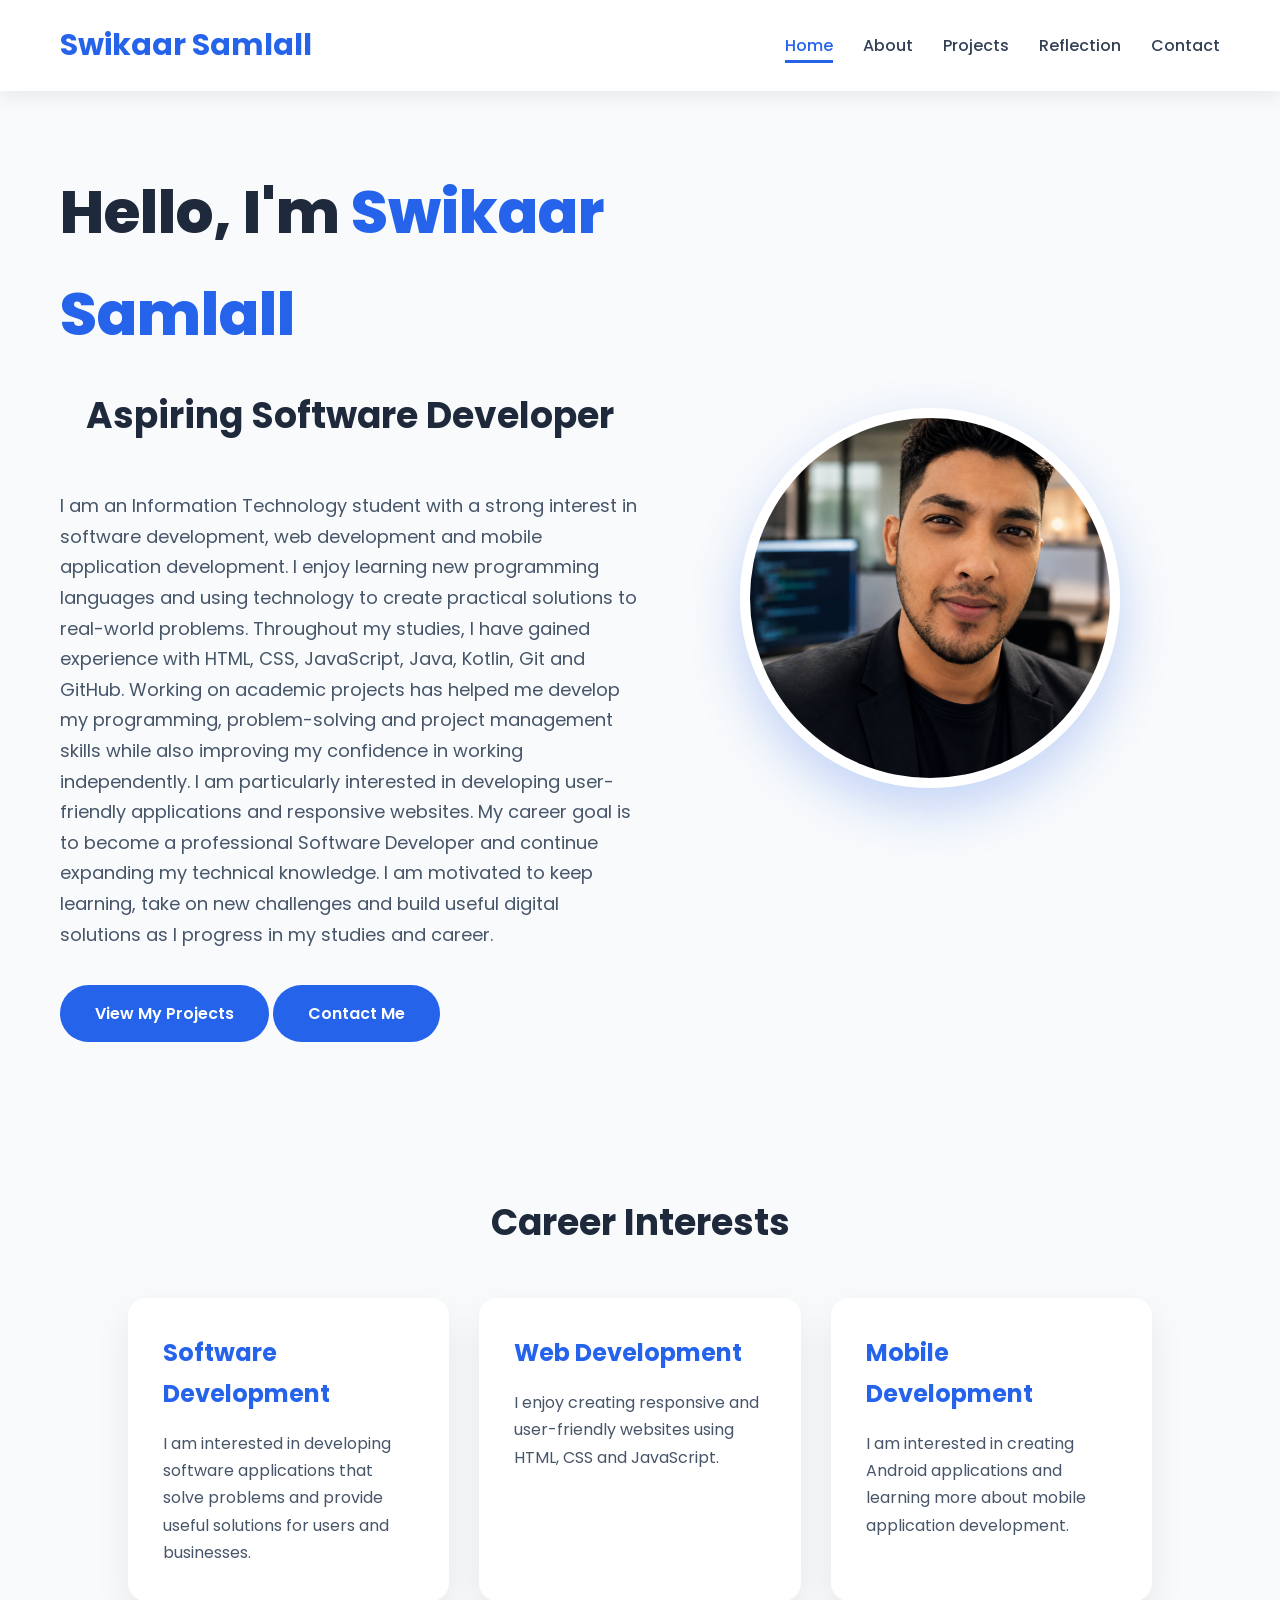
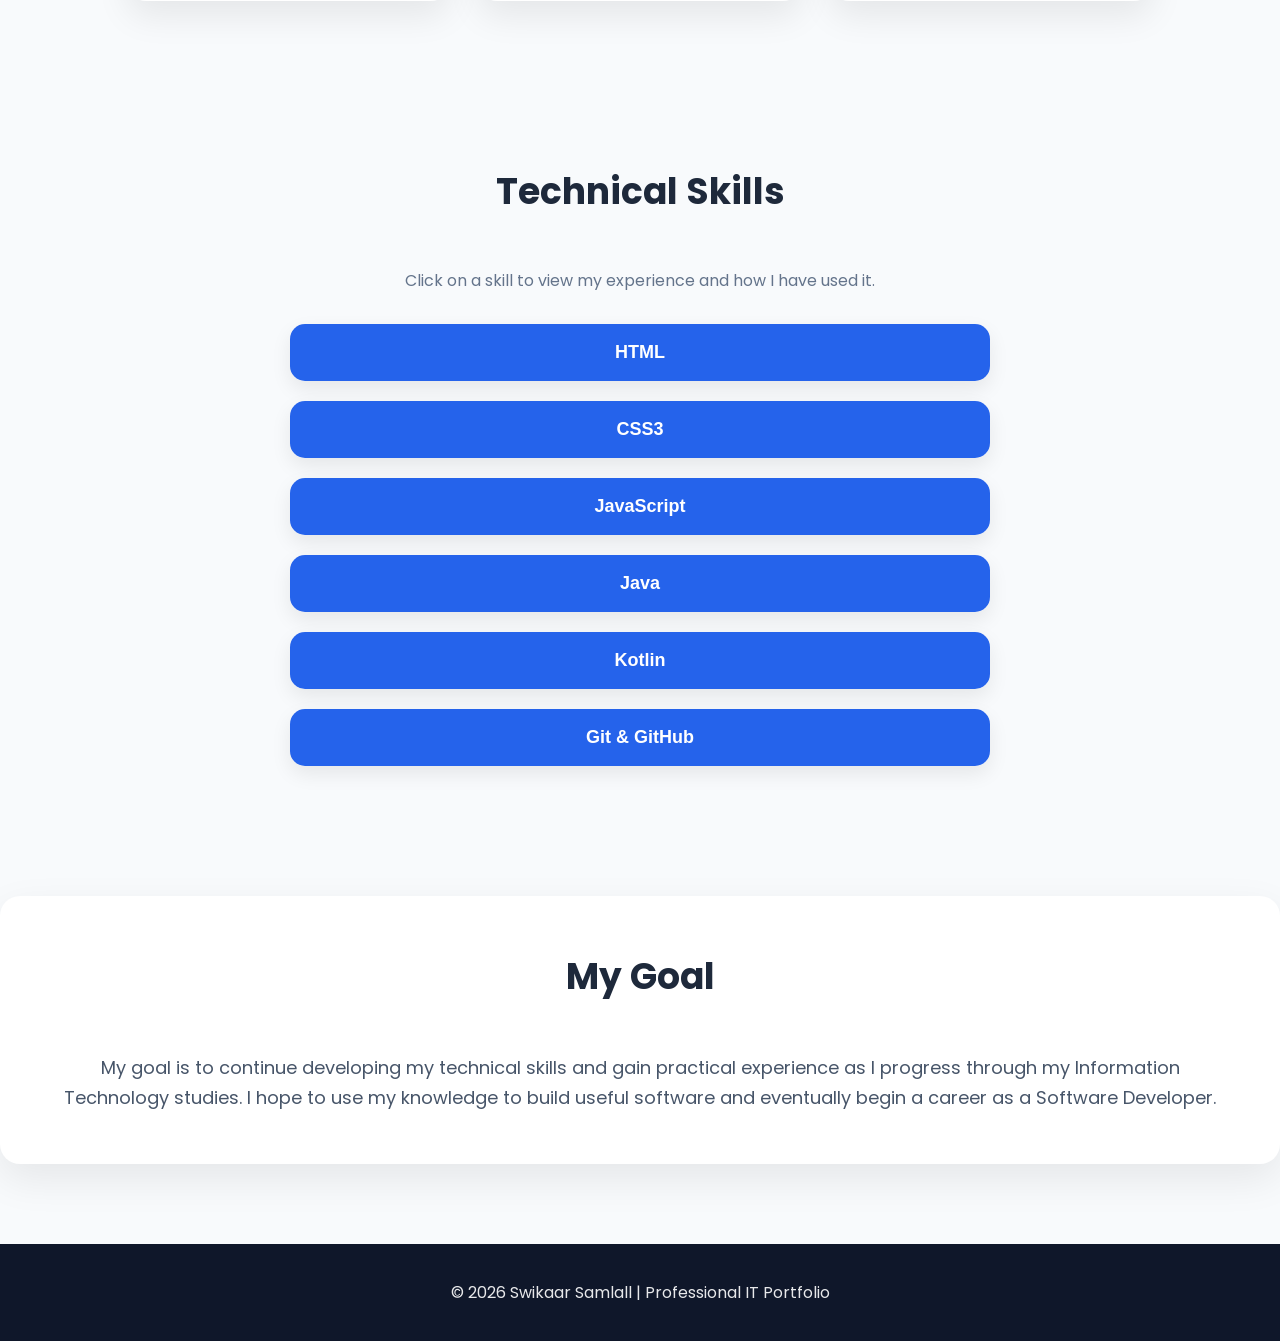
==== commit 8257c1f9: "updated the logo and add a project with a github link" ====
--- a/index.html
+++ b/index.html
@@ -55,7 +55,7 @@
         <nav>
 
             <!-- main heading / site logo link -->
-            <h2 class="logo">My Portfolio</h2>
+            <h2 class="logo">Swikaar Samlall</h2>
 
             <!-- unordered list of page links -->
             <ul>
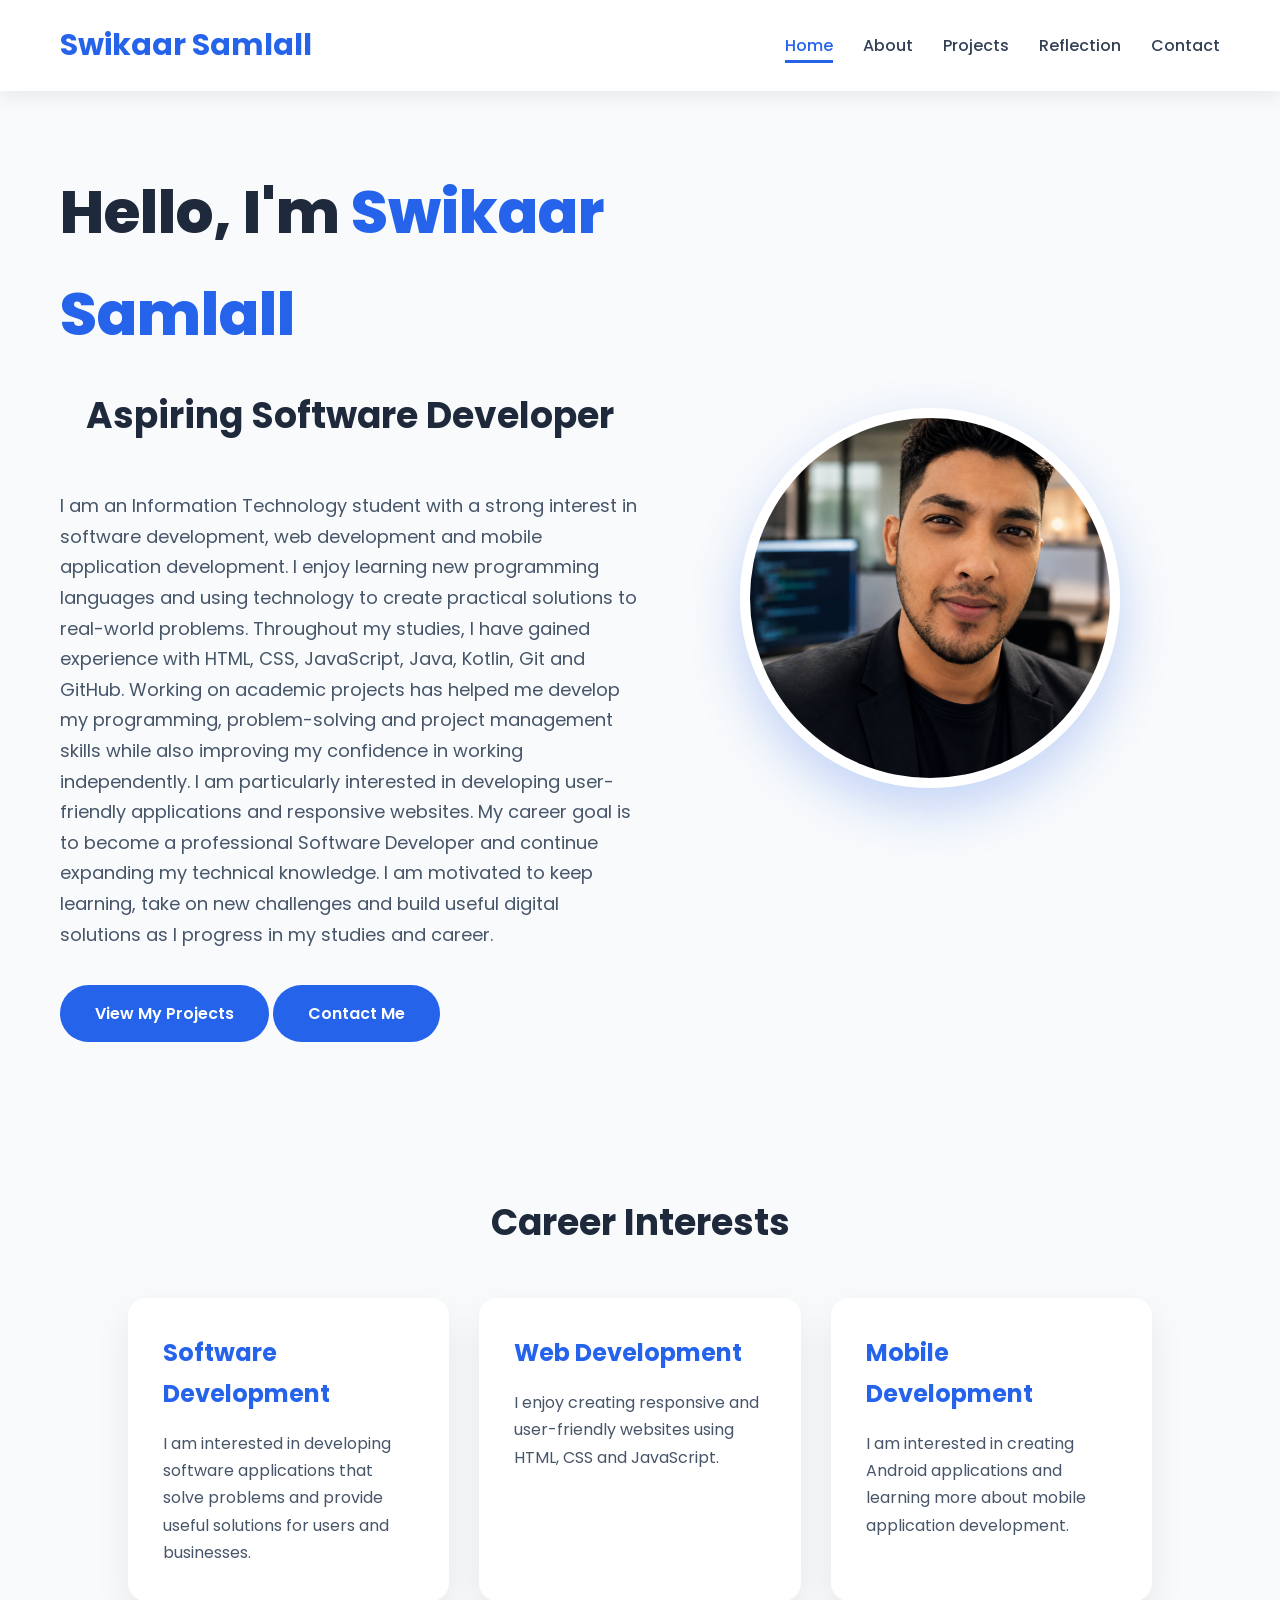
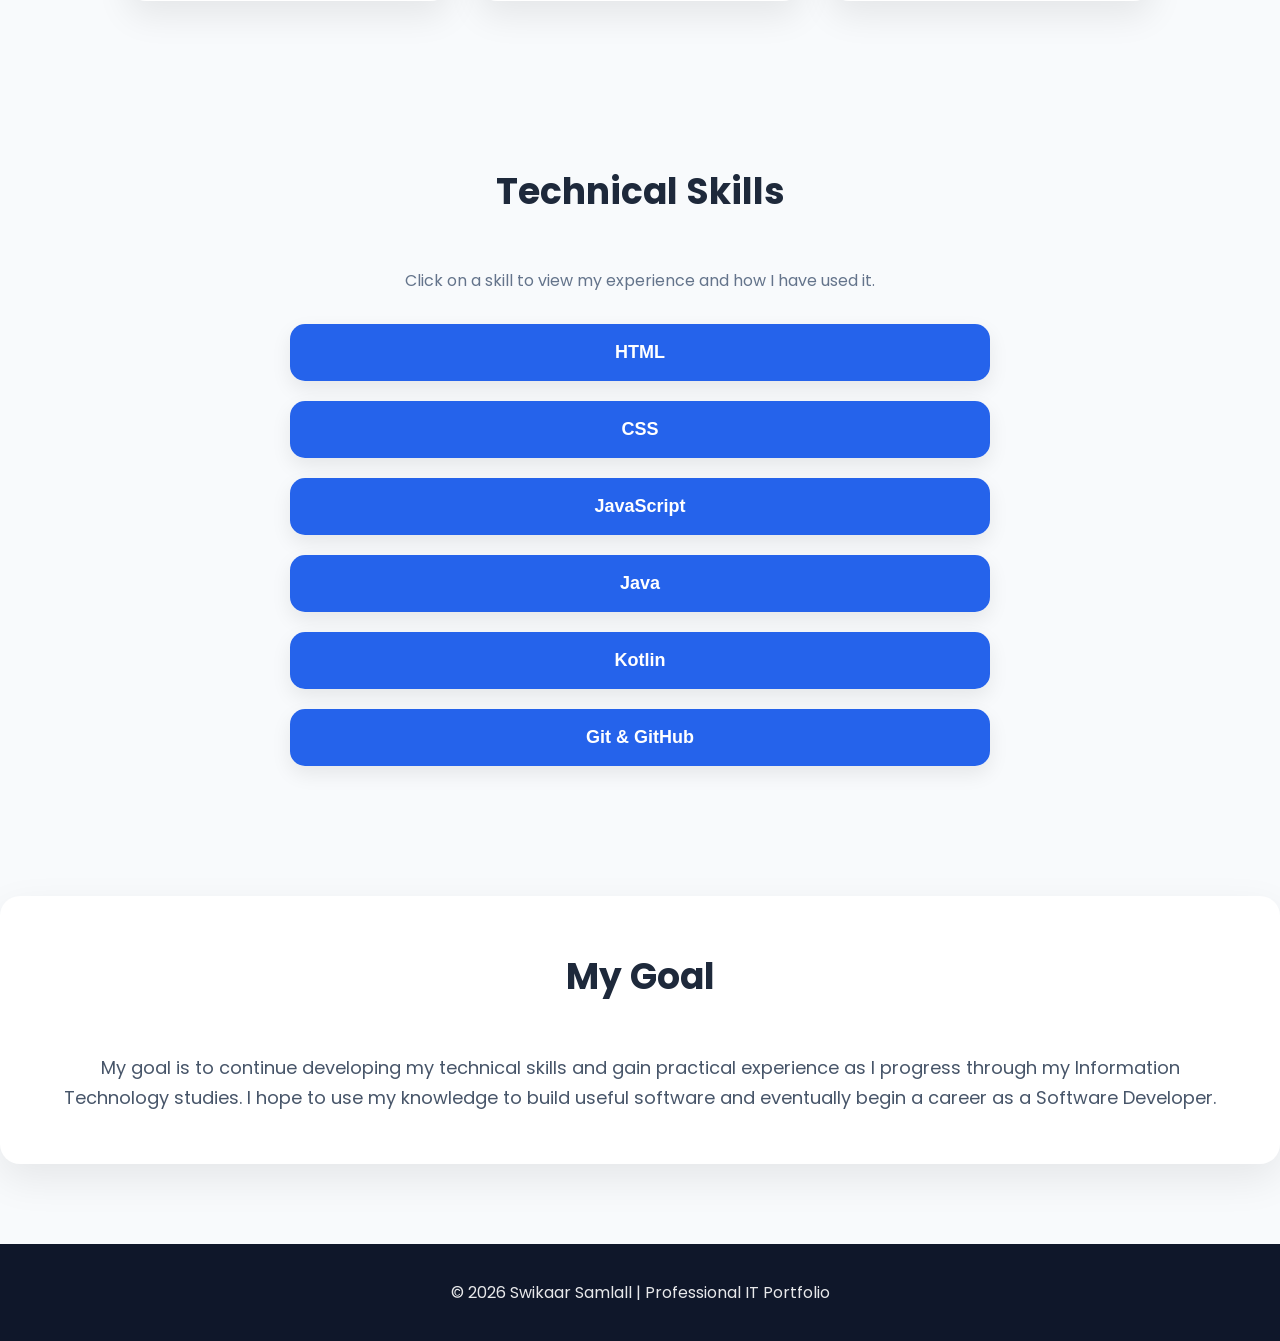
==== commit 8deb33d1: "edited the code" ====
--- a/index.html
+++ b/index.html
@@ -289,7 +289,7 @@
             <!-- button to trigger css details display -->
             <button class="skill-btn">
 
-                CSS3
+                CSS
 
             </button>
 
